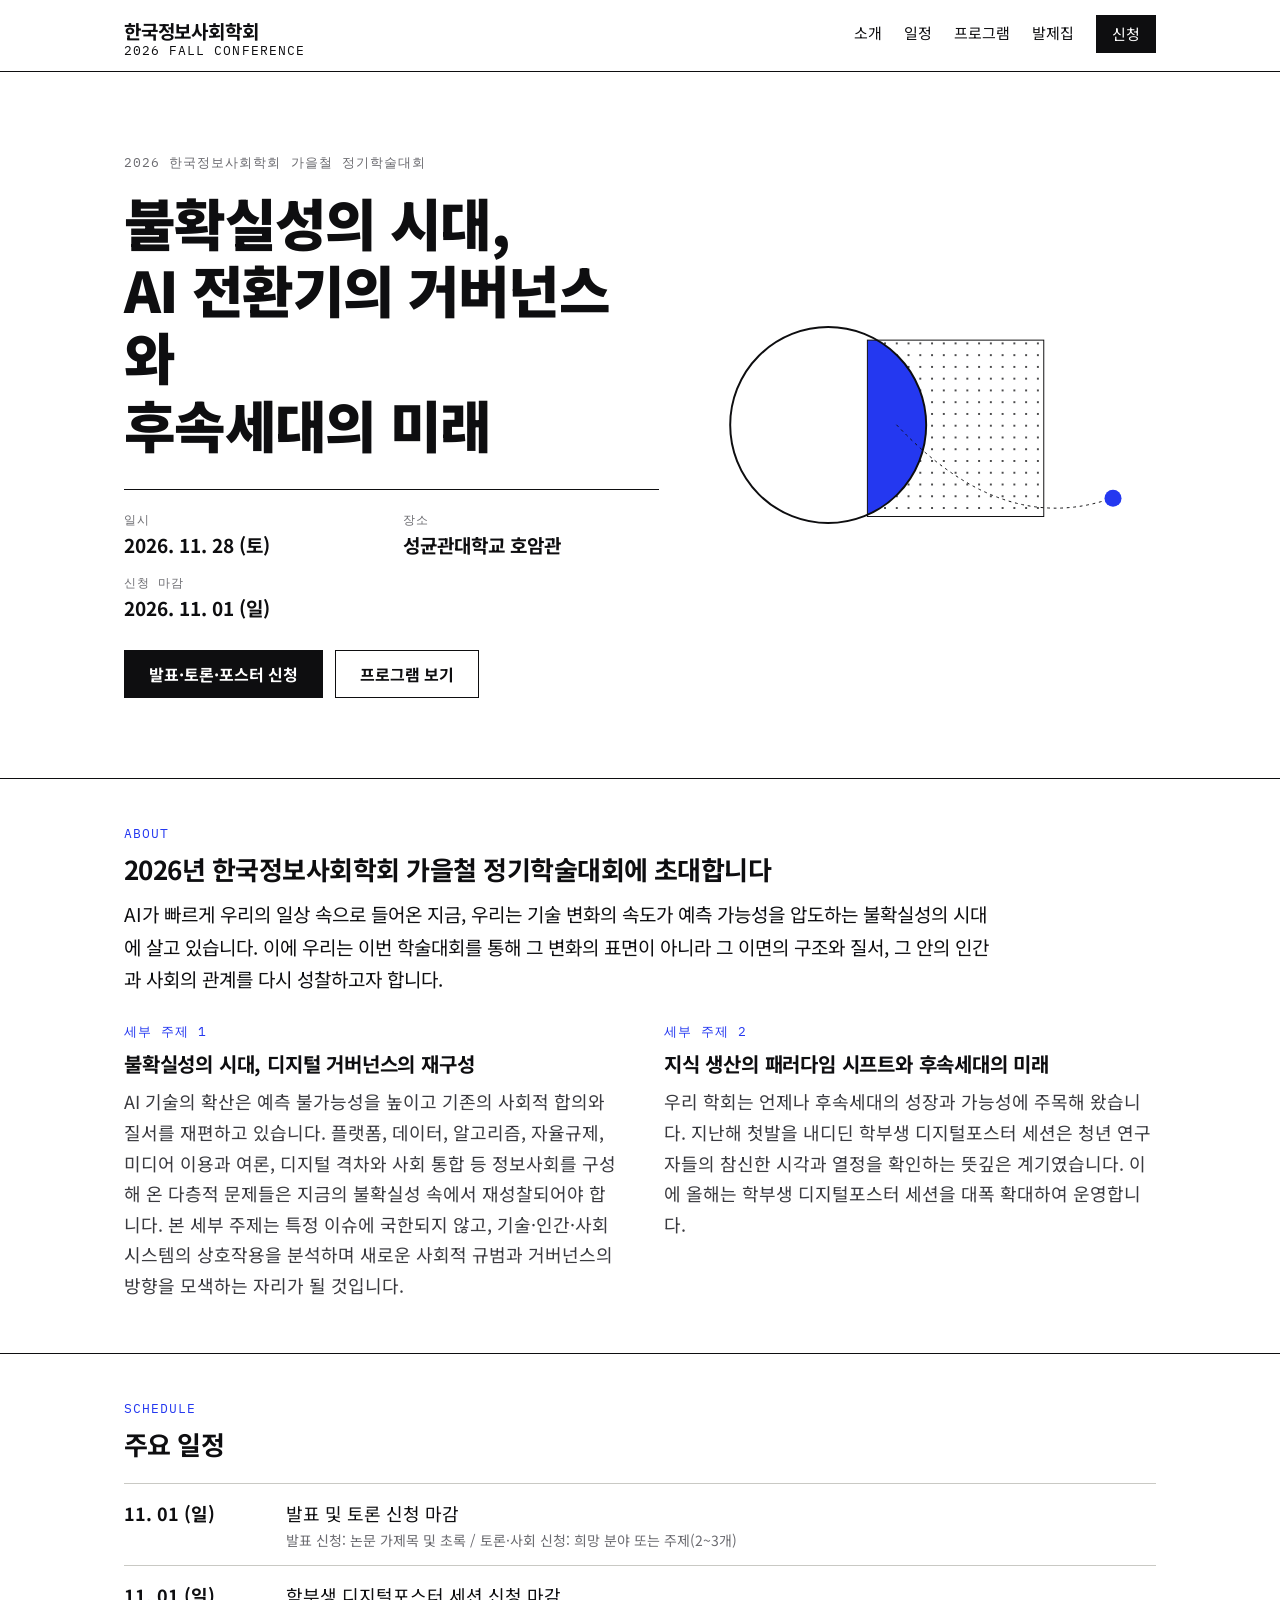
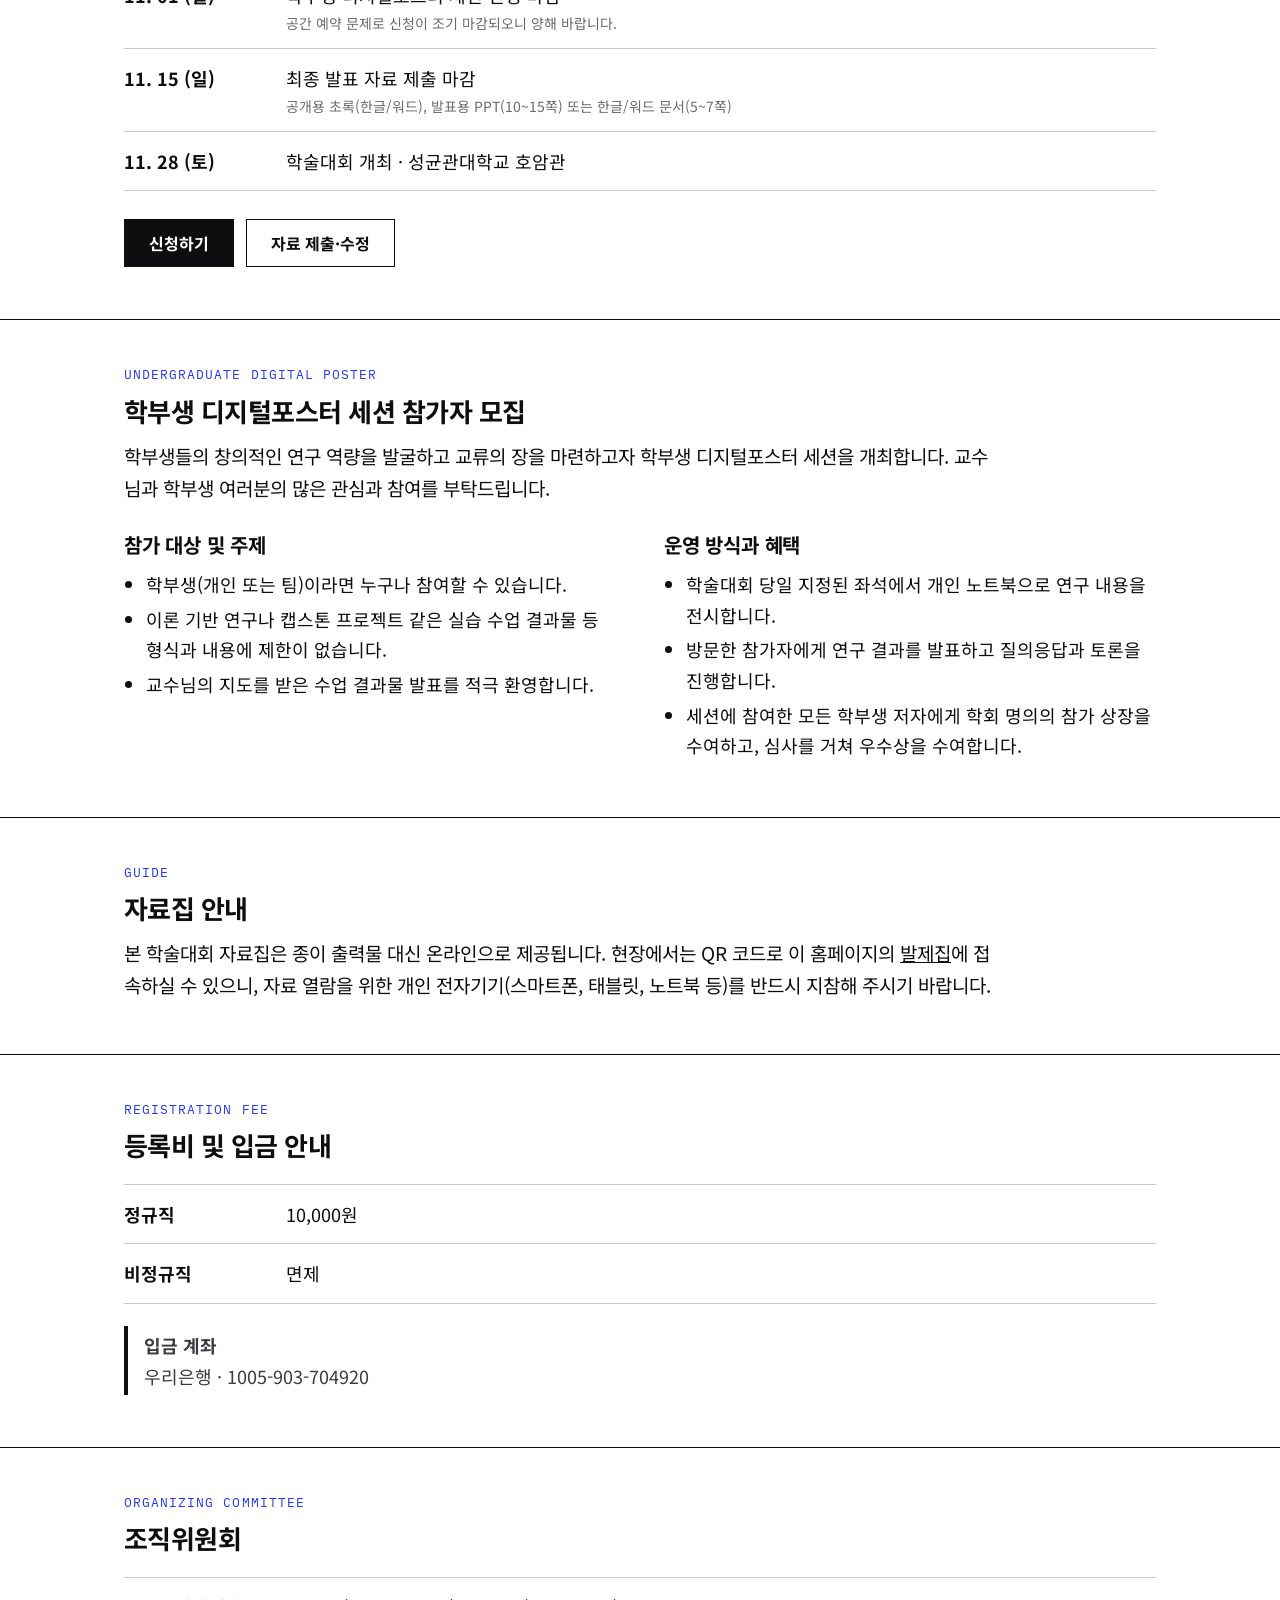
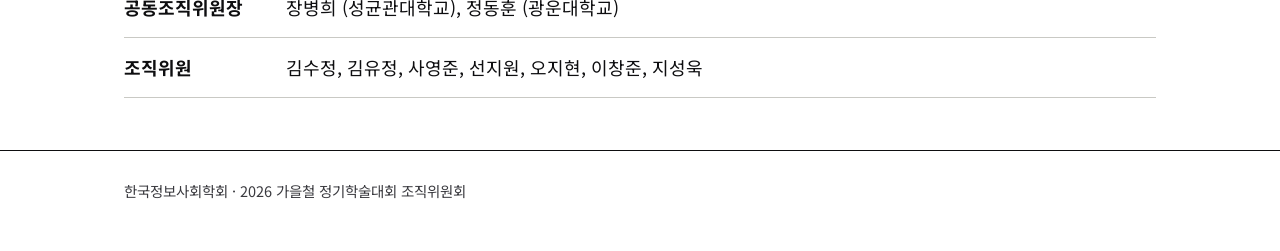
==== index.html @ b84b6d93 "Add registration fee section and bank account Co-Authored-By: Claude Sonnet 5.5 <noreply@anthropic.c" ====
<!doctype html>
<html lang="ko">
<head>
<meta charset="utf-8">
<meta name="viewport" content="width=device-width, initial-scale=1">
<title>2026 한국정보사회학회 가을철 정기학술대회</title>
<meta name="description" content="불확실성의 시대, AI 전환기의 거버넌스와 후속세대의 미래. 2026. 11. 28(토) 성균관대학교 호암관.">
<link rel="preconnect" href="https://fonts.googleapis.com">
<link rel="preconnect" href="https://fonts.gstatic.com" crossorigin>
<link href="https://fonts.googleapis.com/css2?family=Noto+Sans+KR:wght@400;500;700;900&family=IBM+Plex+Mono:wght@400;500&display=swap" rel="stylesheet">
<link rel="stylesheet" href="css/style.css">
</head>
<body>
<a class="skip" href="#main">본문으로 건너뛰기</a>
<header class="site-header">
  <div class="wrap bar">
    <a class="brand" href="index.html"><strong>한국정보사회학회</strong><span class="mono">2026 FALL CONFERENCE</span></a>
    <nav class="nav" aria-label="주요 메뉴">
      <a href="index.html#about">소개</a>
      <a href="index.html#schedule">일정</a>
      <a href="program.html">프로그램</a>
      <a href="proceedings.html">발제집</a>
      <a class="cta" href="apply.html">신청</a>
    </nav>
  </div>
</header>

<main id="main">
  <section class="wrap hero">
    <div>
      <p class="mono eyebrow">2026 한국정보사회학회 가을철 정기학술대회</p>
      <h1>불확실성의 시대,<br>AI 전환기의 거버넌스와<br>후속세대의 미래</h1>
      <dl class="facts">
        <div><dt>일시</dt><dd>2026. 11. 28 (토)</dd></div>
        <div><dt>장소</dt><dd>성균관대학교 호암관</dd></div>
        <div><dt>신청 마감</dt><dd>2026. 11. 01 (일)</dd></div>
      </dl>
      <div class="actions">
        <a class="btn" href="apply.html">발표·토론·포스터 신청</a>
        <a class="btn ghost" href="program.html">프로그램 보기</a>
      </div>
    </div>
    <svg viewBox="0 0 712 340" role="img" aria-labelledby="gt" xmlns="http://www.w3.org/2000/svg">
      <title id="gt">사람을 뜻하는 원과 AI를 뜻하는 점 격자 사각형이 겹쳐진 그림</title>
      <defs>
        <clipPath id="gc"><circle cx="210" cy="170" r="150"/></clipPath>
        <pattern id="gd" width="18" height="18" patternUnits="userSpaceOnUse"><circle cx="9" cy="9" r="1.5" fill="#0e0e10"/></pattern>
      </defs>
      <rect x="270" y="40" width="270" height="270" fill="url(#gd)"/>
      <rect x="270" y="40" width="270" height="270" fill="#2438f0" clip-path="url(#gc)"/>
      <rect x="270" y="40" width="270" height="270" fill="none" stroke="#0e0e10" stroke-width="1.5"/>
      <circle cx="210" cy="170" r="150" fill="none" stroke="#0e0e10" stroke-width="3"/>
      <path d="M 315 170 Q 470 335 632 286" fill="none" stroke="#0e0e10" stroke-width="1.5" stroke-dasharray="3 7" stroke-linecap="round"/>
      <circle cx="646" cy="282" r="13" fill="#2438f0"/>
    </svg>
  </section>

  <section class="block" id="about">
    <div class="wrap">
      <p class="label">ABOUT</p>
      <h2>2026년 한국정보사회학회 가을철 정기학술대회에 초대합니다</h2>
      <p class="lead">AI가 빠르게 우리의 일상 속으로 들어온 지금, 우리는 기술 변화의 속도가 예측 가능성을 압도하는 불확실성의 시대에 살고 있습니다. 이에 우리는 이번 학술대회를 통해 그 변화의 표면이 아니라 그 이면의 구조와 질서, 그 안의 인간과 사회의 관계를 다시 성찰하고자 합니다.</p>
      <div class="cols" id="themes">
        <div>
          <p class="label">세부 주제 1</p>
          <h3>불확실성의 시대, 디지털 거버넌스의 재구성</h3>
          <p>AI 기술의 확산은 예측 불가능성을 높이고 기존의 사회적 합의와 질서를 재편하고 있습니다. 플랫폼, 데이터, 알고리즘, 자율규제, 미디어 이용과 여론, 디지털 격차와 사회 통합 등 정보사회를 구성해 온 다층적 문제들은 지금의 불확실성 속에서 재성찰되어야 합니다. 본 세부 주제는 특정 이슈에 국한되지 않고, 기술·인간·사회 시스템의 상호작용을 분석하며 새로운 사회적 규범과 거버넌스의 방향을 모색하는 자리가 될 것입니다.</p>
        </div>
        <div>
          <p class="label">세부 주제 2</p>
          <h3>지식 생산의 패러다임 시프트와 후속세대의 미래</h3>
          <p>우리 학회는 언제나 후속세대의 성장과 가능성에 주목해 왔습니다. 지난해 첫발을 내디딘 학부생 디지털포스터 세션은 청년 연구자들의 참신한 시각과 열정을 확인하는 뜻깊은 계기였습니다. 이에 올해는 학부생 디지털포스터 세션을 대폭 확대하여 운영합니다.</p>
        </div>
      </div>
    </div>
  </section>

  <section class="block" id="schedule">
    <div class="wrap">
      <p class="label">SCHEDULE</p>
      <h2>주요 일정</h2>
      <table class="plain">
        <tbody>
          <tr><th scope="row">11. 01 (일)</th><td>발표 및 토론 신청 마감<small>발표 신청: 논문 가제목 및 초록 / 토론·사회 신청: 희망 분야 또는 주제(2~3개)</small></td></tr>
          <tr><th scope="row">11. 01 (일)</th><td>학부생 디지털포스터 세션 신청 마감<small>공간 예약 문제로 신청이 조기 마감되오니 양해 바랍니다.</small></td></tr>
          <tr><th scope="row">11. 15 (일)</th><td>최종 발표 자료 제출 마감<small>공개용 초록(한글/워드), 발표용 PPT(10~15쪽) 또는 한글/워드 문서(5~7쪽)</small></td></tr>
          <tr><th scope="row">11. 28 (토)</th><td>학술대회 개최 · 성균관대학교 호암관</td></tr>
        </tbody>
      </table>
      <div class="actions"><a class="btn" href="apply.html">신청하기</a><a class="btn ghost" href="apply.html#final">자료 제출·수정</a></div>
    </div>
  </section>

  <section class="block" id="undergrad">
    <div class="wrap">
      <p class="label">UNDERGRADUATE DIGITAL POSTER</p>
      <h2>학부생 디지털포스터 세션 참가자 모집</h2>
      <p class="lead">학부생들의 창의적인 연구 역량을 발굴하고 교류의 장을 마련하고자 학부생 디지털포스터 세션을 개최합니다. 교수님과 학부생 여러분의 많은 관심과 참여를 부탁드립니다.</p>
      <div class="cols">
        <div>
          <h3>참가 대상 및 주제</h3>
          <ul class="clean">
            <li>학부생(개인 또는 팀)이라면 누구나 참여할 수 있습니다.</li>
            <li>이론 기반 연구나 캡스톤 프로젝트 같은 실습 수업 결과물 등 형식과 내용에 제한이 없습니다.</li>
            <li>교수님의 지도를 받은 수업 결과물 발표를 적극 환영합니다.</li>
          </ul>
        </div>
        <div>
          <h3>운영 방식과 혜택</h3>
          <ul class="clean">
            <li>학술대회 당일 지정된 좌석에서 개인 노트북으로 연구 내용을 전시합니다.</li>
            <li>방문한 참가자에게 연구 결과를 발표하고 질의응답과 토론을 진행합니다.</li>
            <li>세션에 참여한 모든 학부생 저자에게 학회 명의의 참가 상장을 수여하고, 심사를 거쳐 우수상을 수여합니다.</li>
          </ul>
        </div>
      </div>
    </div>
  </section>

  <section class="block" id="guide">
    <div class="wrap">
      <p class="label">GUIDE</p>
      <h2>자료집 안내</h2>
      <p class="lead">본 학술대회 자료집은 종이 출력물 대신 온라인으로 제공됩니다. 현장에서는 QR 코드로 이 홈페이지의 <a href="proceedings.html">발제집</a>에 접속하실 수 있으니, 자료 열람을 위한 개인 전자기기(스마트폰, 태블릿, 노트북 등)를 반드시 지참해 주시기 바랍니다.</p>
    </div>
  </section>

  <section class="block" id="fee">
    <div class="wrap">
      <p class="label">REGISTRATION FEE</p>
      <h2>등록비 및 입금 안내</h2>
      <table class="plain">
        <tbody>
          <tr><th scope="row">정규직</th><td>10,000원</td></tr>
          <tr><th scope="row">비정규직</th><td>면제</td></tr>
        </tbody>
      </table>
      <div class="note" id="account" hidden>
        <strong>입금 계좌</strong><br>
        <span id="account-text"></span>
      </div>
    </div>
  </section>

  <section class="block" id="committee">
    <div class="wrap">
      <p class="label">ORGANIZING COMMITTEE</p>
      <h2>조직위원회</h2>
      <table class="plain">
        <tbody>
          <tr><th scope="row">공동조직위원장</th><td>장병희 (성균관대학교), 정동훈 (광운대학교)</td></tr>
          <tr><th scope="row">조직위원</th><td>김수정, 김유정, 사영준, 선지원, 오지현, 이창준, 지성욱</td></tr>
        </tbody>
      </table>
    </div>
  </section>
</main>

<footer>
  <div class="wrap">
    <span>한국정보사회학회 · 2026 가을철 정기학술대회 조직위원회</span>
    <span id="contact"></span>
  </div>
</footer>
<script src="js/config.js"></script>
<script src="js/app.js"></script>
</body>
</html>
---- css/style.css ----
:root {
  --ink: #0e0e10;
  --sub: #3a3a3f;
  --muted: #6b6b70;
  --line: #c9c9c4;
  --bg: #ffffff;
  --accent: #2438f0;
  --accent-ink: #ffffff;
  --err: #b3261e;
  --ok: #0b6b3a;
  --maxw: 1080px;
  --sans: "Noto Sans KR", "Malgun Gothic", "Apple SD Gothic Neo", system-ui, sans-serif;
  --mono: "IBM Plex Mono", ui-monospace, "SFMono-Regular", Menlo, Consolas, monospace;
}
* { box-sizing: border-box; }
html { scroll-behavior: smooth; }
body { margin: 0; background: var(--bg); color: var(--ink); font-family: var(--sans); font-size: 17px; line-height: 1.7; -webkit-text-size-adjust: 100%; }
a { color: inherit; }
a:hover { color: var(--accent); }
:focus-visible { outline: 3px solid var(--accent); outline-offset: 3px; }
.wrap { width: 100%; max-width: var(--maxw); margin: 0 auto; padding: 0 24px; }
.mono { font-family: var(--mono); letter-spacing: 0.08em; font-size: 13px; }
.muted { color: var(--muted); }
.skip { position: absolute; left: -9999px; }
.skip:focus { left: 12px; top: 12px; background: var(--ink); color: #fff; padding: 8px 12px; z-index: 10; }

/* header */
.site-header { border-bottom: 1.5px solid var(--ink); background: var(--bg); position: sticky; top: 0; z-index: 5; }
.bar { display: flex; flex-wrap: wrap; align-items: baseline; justify-content: space-between; gap: 6px 24px; padding-top: 14px; padding-bottom: 12px; }
.brand { text-decoration: none; display: flex; flex-direction: column; line-height: 1.25; }
.brand strong { font-size: 19px; font-weight: 700; letter-spacing: -0.01em; }
.nav { display: flex; flex-wrap: wrap; gap: 4px 22px; align-items: center; font-size: 15px; }
.nav a { text-decoration: none; padding: 6px 0; border-bottom: 2px solid transparent; }
.nav a:hover, .nav a[aria-current="page"] { border-bottom-color: var(--ink); color: var(--ink); }
.nav a.cta { background: var(--ink); color: #fff; padding: 6px 16px; border-bottom: 0; }
.nav a.cta:hover { background: var(--accent); color: #fff; }

/* hero */
.hero { display: grid; grid-template-columns: 1fr; gap: 32px; padding-top: 56px; padding-bottom: 56px; align-items: center; }
.eyebrow { margin: 0 0 14px; color: var(--muted); }
h1 { margin: 0; font-weight: 900; letter-spacing: -0.03em; line-height: 1.2; font-size: clamp(32px, 6.2vw, 56px); }
.hero svg { width: 100%; max-width: 520px; height: auto; justify-self: center; }
.facts { margin: 32px 0 0; padding-top: 20px; border-top: 1px solid var(--ink); display: grid; grid-template-columns: repeat(auto-fit, minmax(190px, 1fr)); gap: 14px 24px; }
.facts dt { font-family: var(--mono); font-size: 12px; letter-spacing: 0.08em; color: var(--muted); }
.facts dd { margin: 2px 0 0; font-weight: 700; font-size: 19px; line-height: 1.4; }
.actions { margin-top: 28px; display: flex; flex-wrap: wrap; gap: 12px; }
.btn { display: inline-block; background: var(--ink); color: #fff; text-decoration: none; padding: 12px 24px; font-size: 16px; font-weight: 700; border: 1.5px solid var(--ink); cursor: pointer; font-family: inherit; line-height: 1.4; }
.btn:hover { background: var(--accent); border-color: var(--accent); color: #fff; }
.btn.ghost { background: transparent; color: var(--ink); }
.btn.ghost:hover { background: var(--ink); border-color: var(--ink); color: #fff; }
.btn[disabled] { opacity: 0.5; cursor: wait; }

/* sections */
section.block { border-top: 1.5px solid var(--ink); padding: 44px 0 52px; }
.block h2 { margin: 0 0 6px; font-size: 26px; letter-spacing: -0.02em; line-height: 1.35; }
.block .label { color: var(--accent); font-family: var(--mono); font-size: 13px; letter-spacing: 0.08em; margin: 0 0 6px; }
.lead { font-size: 19px; max-width: 46em; margin: 12px 0 0; }
.cols { display: grid; grid-template-columns: 1fr; gap: 28px 48px; margin-top: 26px; }
.cols h3 { margin: 0 0 4px; font-size: 20px; line-height: 1.45; letter-spacing: -0.01em; }
.cols p { margin: 8px 0 0; color: var(--sub); }
table.plain { width: 100%; border-collapse: collapse; margin-top: 22px; }
.plain th, .plain td { text-align: left; vertical-align: top; padding: 14px 12px 14px 0; border-top: 1px solid var(--line); }
.plain tr:last-child th, .plain tr:last-child td { border-bottom: 1px solid var(--line); }
.plain th { width: 9em; font-weight: 700; white-space: nowrap; }
.plain small { display: block; color: var(--muted); font-size: 14px; line-height: 1.5; margin-top: 2px; }
.note { border-left: 4px solid var(--ink); padding: 4px 0 4px 16px; margin: 22px 0 0; color: var(--sub); }
ul.clean { margin: 10px 0 0; padding-left: 1.2em; }
ul.clean li { margin: 4px 0; }

/* forms */
.tabs { display: flex; flex-wrap: wrap; gap: 4px 24px; border-bottom: 1.5px solid var(--ink); margin: 28px 0 0; }
.tabs button { background: none; border: 0; border-bottom: 4px solid transparent; font: inherit; font-weight: 700; padding: 10px 0; cursor: pointer; color: var(--muted); }
.tabs button[aria-selected="true"] { color: var(--ink); border-bottom-color: var(--accent); }
.panel[hidden] { display: none; }
form { max-width: 720px; margin-top: 28px; }
fieldset { border: 0; padding: 0; margin: 0 0 28px; }
legend { padding: 0; font-weight: 700; margin-bottom: 8px; }
.field { margin: 0 0 18px; }
.field label, .field .lab { display: block; font-weight: 700; font-size: 15px; margin-bottom: 4px; }
.req::after { content: " *"; color: var(--accent); }
.hint { color: var(--muted); font-size: 14px; line-height: 1.5; margin: 2px 0 6px; }
input[type=text], input[type=email], input[type=tel], textarea, select { width: 100%; font: inherit; color: var(--ink); background: #fff; border: 1.5px solid var(--ink); border-radius: 0; padding: 10px 12px; }
textarea { min-height: 220px; resize: vertical; line-height: 1.6; }
input[type=file] { font: inherit; max-width: 100%; }
.row2 { display: grid; grid-template-columns: 1fr; gap: 0 20px; }
.choices label { display: flex; gap: 10px; align-items: flex-start; font-weight: 400; margin: 8px 0; cursor: pointer; font-size: 16px; }
.choices input { margin-top: 6px; accent-color: var(--accent); width: 18px; height: 18px; flex: none; }
.kinds { display: grid; grid-template-columns: 1fr; gap: 8px; }
.kinds label { border: 1.5px solid var(--ink); padding: 10px 14px; margin: 0; font-weight: 700; display: flex; align-items: center; gap: 10px; }
.kinds label:has(input:checked) { background: var(--ink); color: #fff; }
.count { text-align: right; font-size: 13px; color: var(--muted); }
.hp { position: absolute; left: -9999px; width: 1px; height: 1px; overflow: hidden; }
.msg { margin-top: 18px; padding: 14px 16px; border: 1.5px solid var(--ink); }
.msg[hidden] { display: none; }
.msg.err { border-color: var(--err); color: var(--err); }
.msg.ok { border-color: var(--ok); }
.msg .big { display: block; font-family: var(--mono); font-size: 26px; font-weight: 500; letter-spacing: 0.04em; margin: 6px 0; color: var(--ink); }
.privacy { background: #f5f5f3; padding: 14px 16px; font-size: 14.5px; line-height: 1.65; color: var(--sub); margin: 0 0 12px; }

/* list (program / proceedings) */
.search { max-width: 420px; margin-top: 24px; }
.item { border-top: 1px solid var(--line); padding: 16px 0; }
.item:last-child { border-bottom: 1px solid var(--line); }
.item .meta { font-family: var(--mono); font-size: 12.5px; letter-spacing: 0.06em; color: var(--muted); }
.item h3 { margin: 2px 0 2px; font-size: 19px; line-height: 1.5; }
.item .who { color: var(--sub); font-size: 15px; }
details { margin-top: 8px; }
summary { cursor: pointer; font-weight: 700; font-size: 15px; color: var(--accent); }
details p { white-space: pre-wrap; margin: 10px 0 0; color: var(--sub); font-size: 16px; }
.session-h { margin: 36px 0 4px; font-size: 20px; }
.empty { color: var(--muted); padding: 28px 0; }
.viewer { width: 100%; height: 78vh; border: 1.5px solid var(--ink); margin-top: 20px; }

footer { border-top: 1.5px solid var(--ink); padding: 28px 0 48px; font-size: 14.5px; color: var(--sub); }
footer .wrap { display: flex; flex-wrap: wrap; justify-content: space-between; gap: 8px 32px; }

@media (min-width: 760px) {
  body { font-size: 18px; }
  .hero { grid-template-columns: 1.15fr 1fr; padding-top: 80px; padding-bottom: 80px; }
  .cols { grid-template-columns: 1fr 1fr; }
  .row2 { grid-template-columns: 1fr 1fr; }
  .kinds { grid-template-columns: repeat(3, 1fr); }
}
@media (prefers-reduced-motion: reduce) { html { scroll-behavior: auto; } }
@media print { .site-header, .actions, footer { display: none; } }
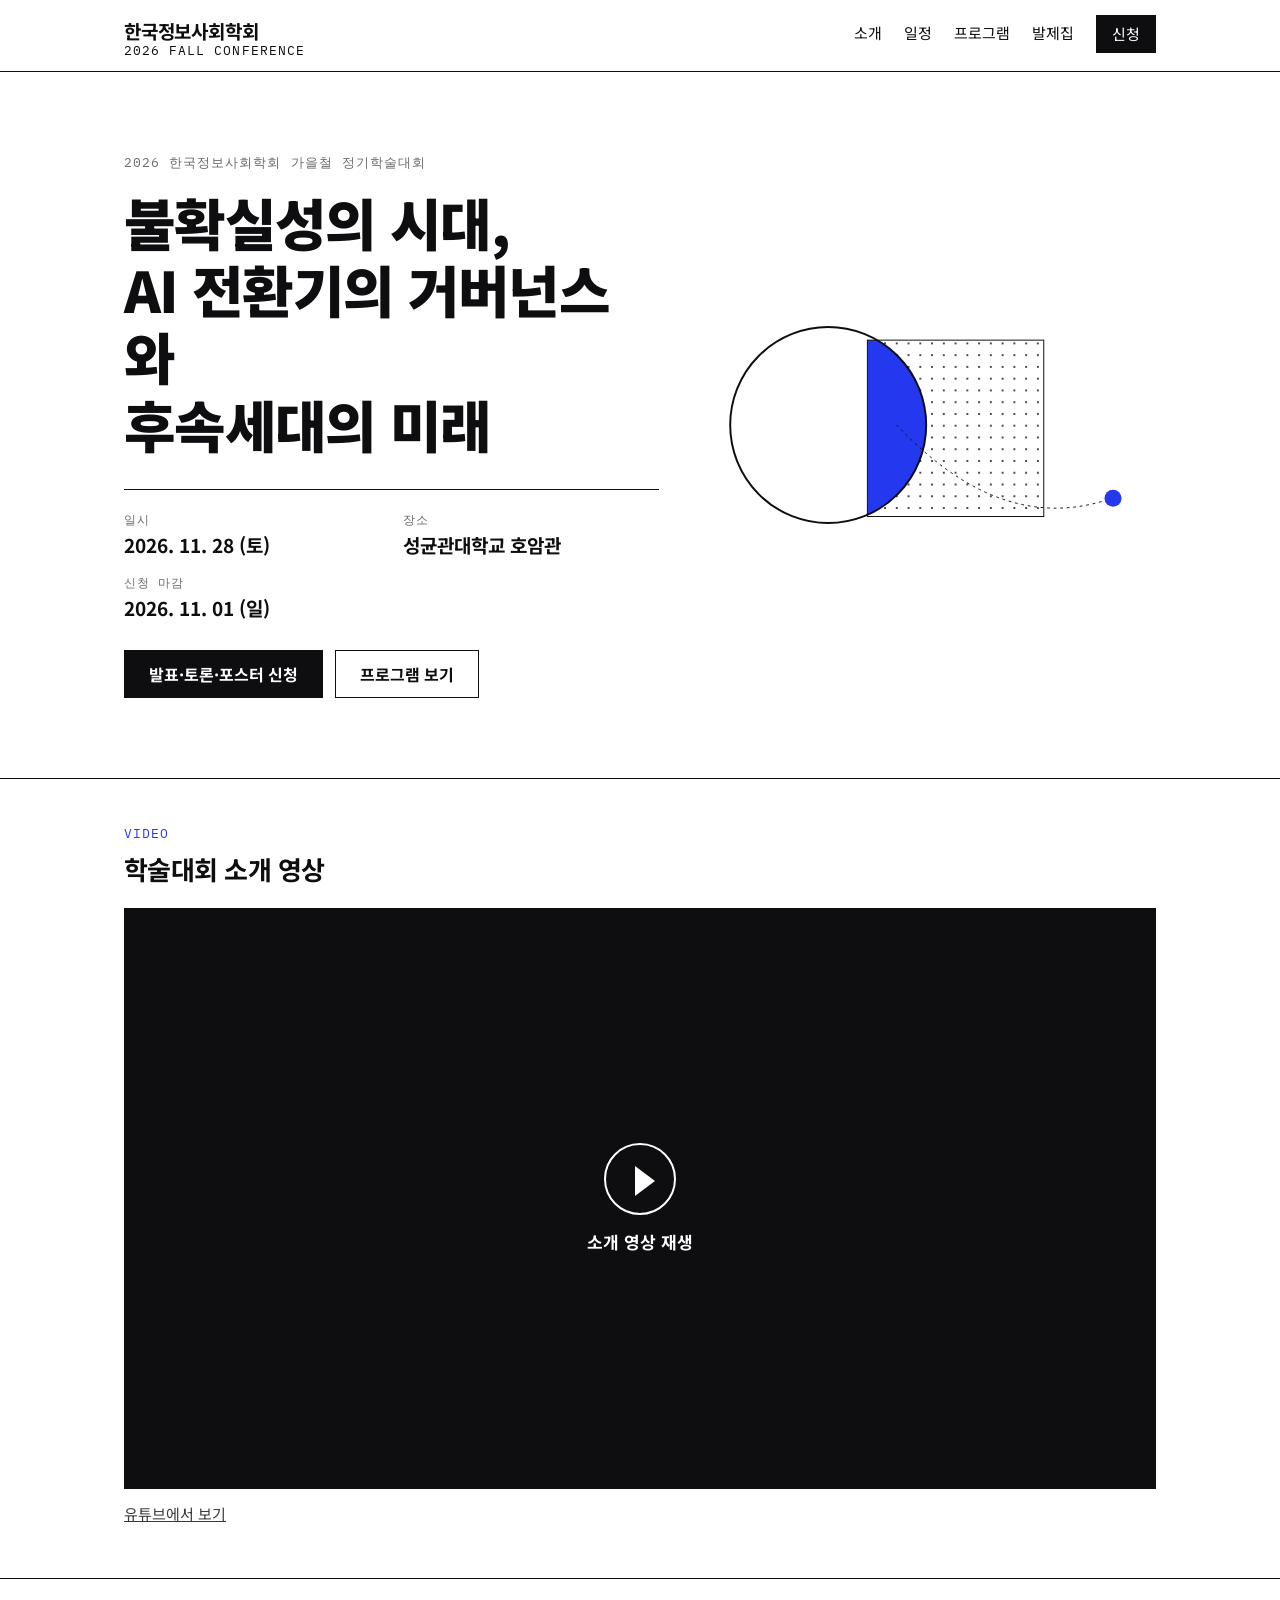
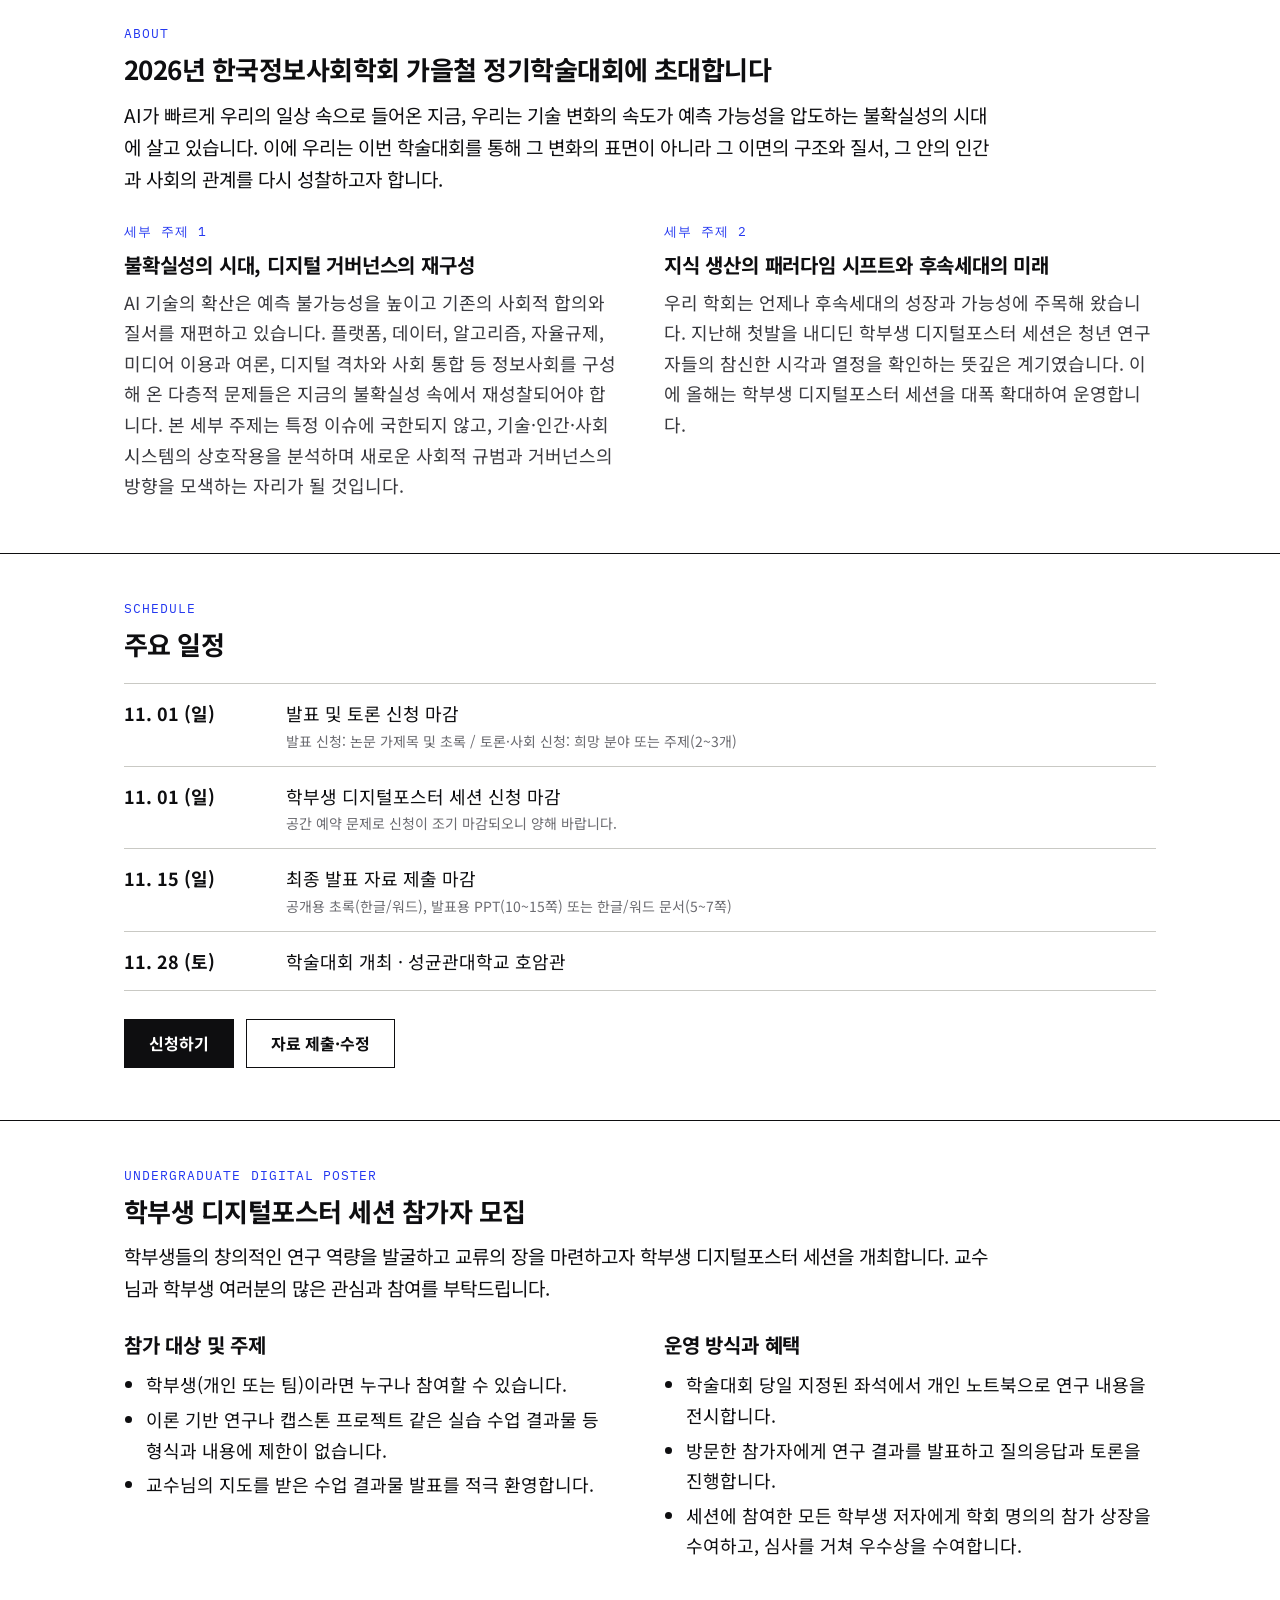
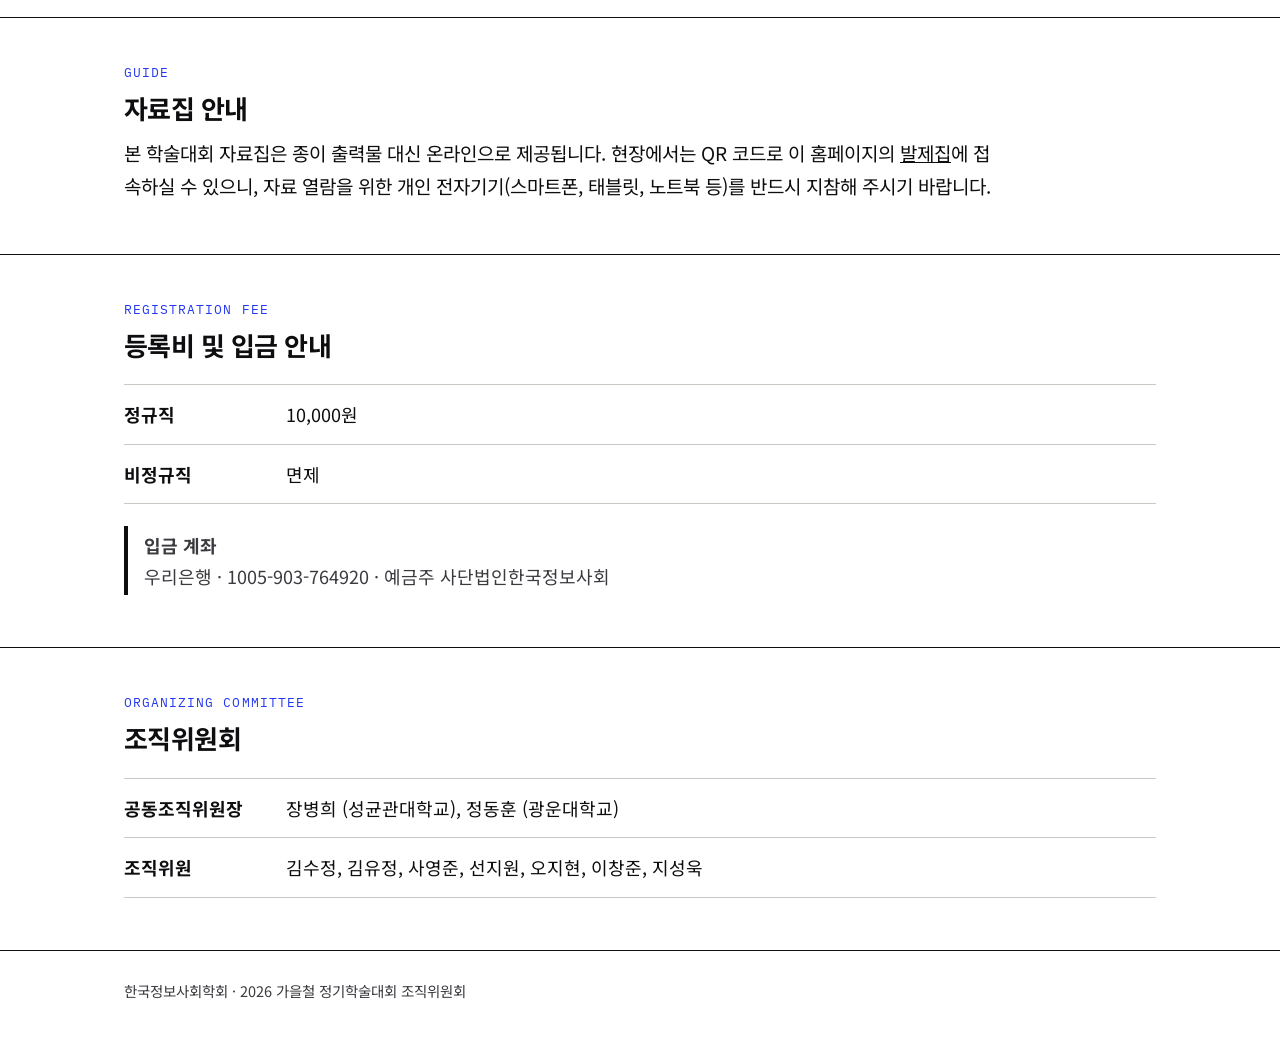
==== commit 162cf6ad: "Add intro video section, fix bank account Co-Authored-By: Claude Sonnet 5.5 <noreply@anthropic.com> " ====
--- a/index.html
+++ b/index.html
@@ -53,6 +53,20 @@
       <path d="M 315 170 Q 470 335 632 286" fill="none" stroke="#0e0e10" stroke-width="1.5" stroke-dasharray="3 7" stroke-linecap="round"/>
       <circle cx="646" cy="282" r="13" fill="#2438f0"/>
     </svg>
+  </section>
+
+  <section class="block" id="video">
+    <div class="wrap">
+      <p class="label">VIDEO</p>
+      <h2>학술대회 소개 영상</h2>
+      <div class="video" id="video-box" hidden>
+        <button type="button" class="video-play" id="video-play" aria-label="소개 영상 재생">
+          <span class="video-icon" aria-hidden="true"></span>
+          <span class="video-text">소개 영상 재생</span>
+        </button>
+      </div>
+      <p class="video-alt"><a id="video-link" href="#" target="_blank" rel="noopener">유튜브에서 보기</a></p>
+    </div>
   </section>
 
   <section class="block" id="about">
--- a/css/style.css
+++ b/css/style.css
@@ -123,3 +123,12 @@
 }
 @media (prefers-reduced-motion: reduce) { html { scroll-behavior: auto; } }
 @media print { .site-header, .actions, footer { display: none; } }
+
+/* 소개 영상 */
+.video { position: relative; aspect-ratio: 16 / 9; width: 100%; margin-top: 22px; background: var(--ink); border: 1.5px solid var(--ink); }
+.video iframe { position: absolute; inset: 0; width: 100%; height: 100%; border: 0; }
+.video-play { position: absolute; inset: 0; width: 100%; height: 100%; display: flex; flex-direction: column; align-items: center; justify-content: center; gap: 14px; background: transparent; border: 0; color: #fff; cursor: pointer; font-family: inherit; font-size: 17px; font-weight: 700; }
+.video-play:hover .video-icon { background: var(--accent); border-color: var(--accent); }
+.video-icon { width: 72px; height: 72px; border-radius: 50%; border: 2px solid #fff; position: relative; }
+.video-icon::after { content: ""; position: absolute; left: 29px; top: 21px; border-left: 20px solid #fff; border-top: 15px solid transparent; border-bottom: 15px solid transparent; }
+.video-alt { margin: 12px 0 0; font-size: 15px; color: var(--sub); }
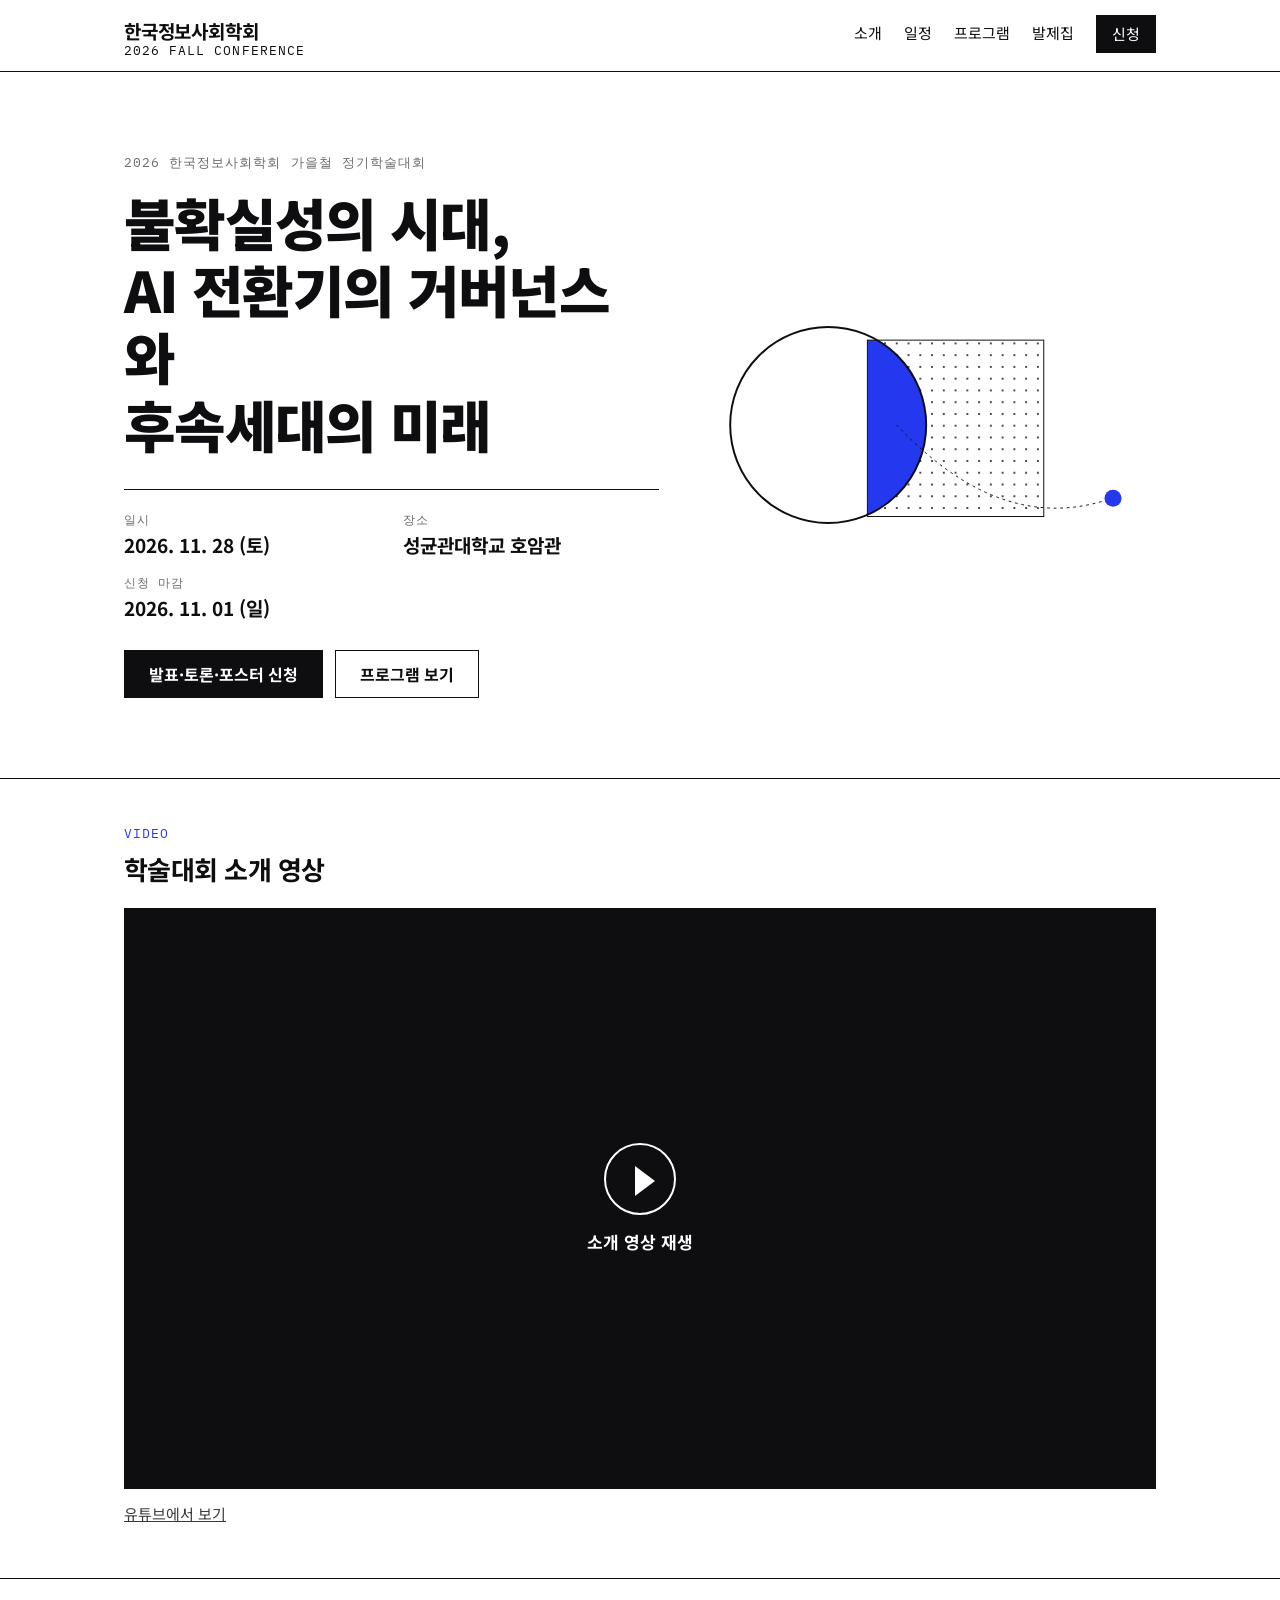
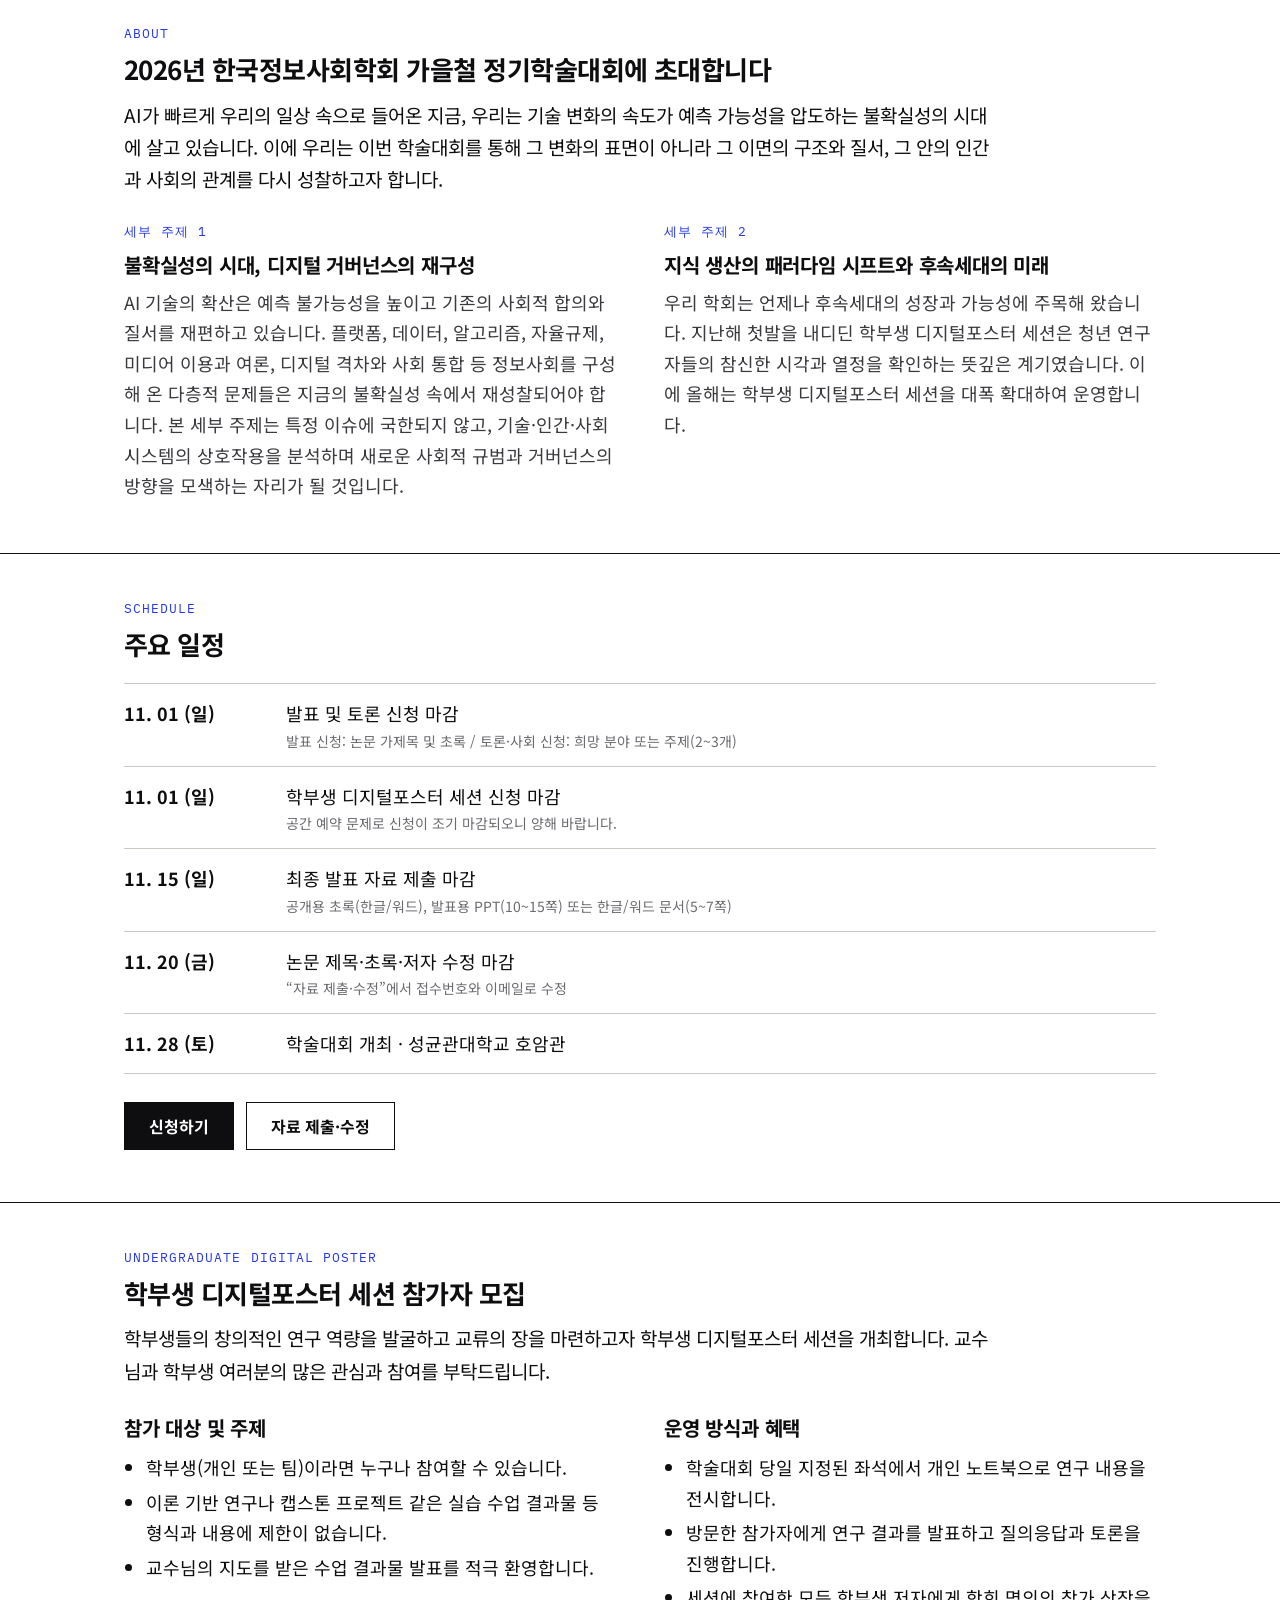
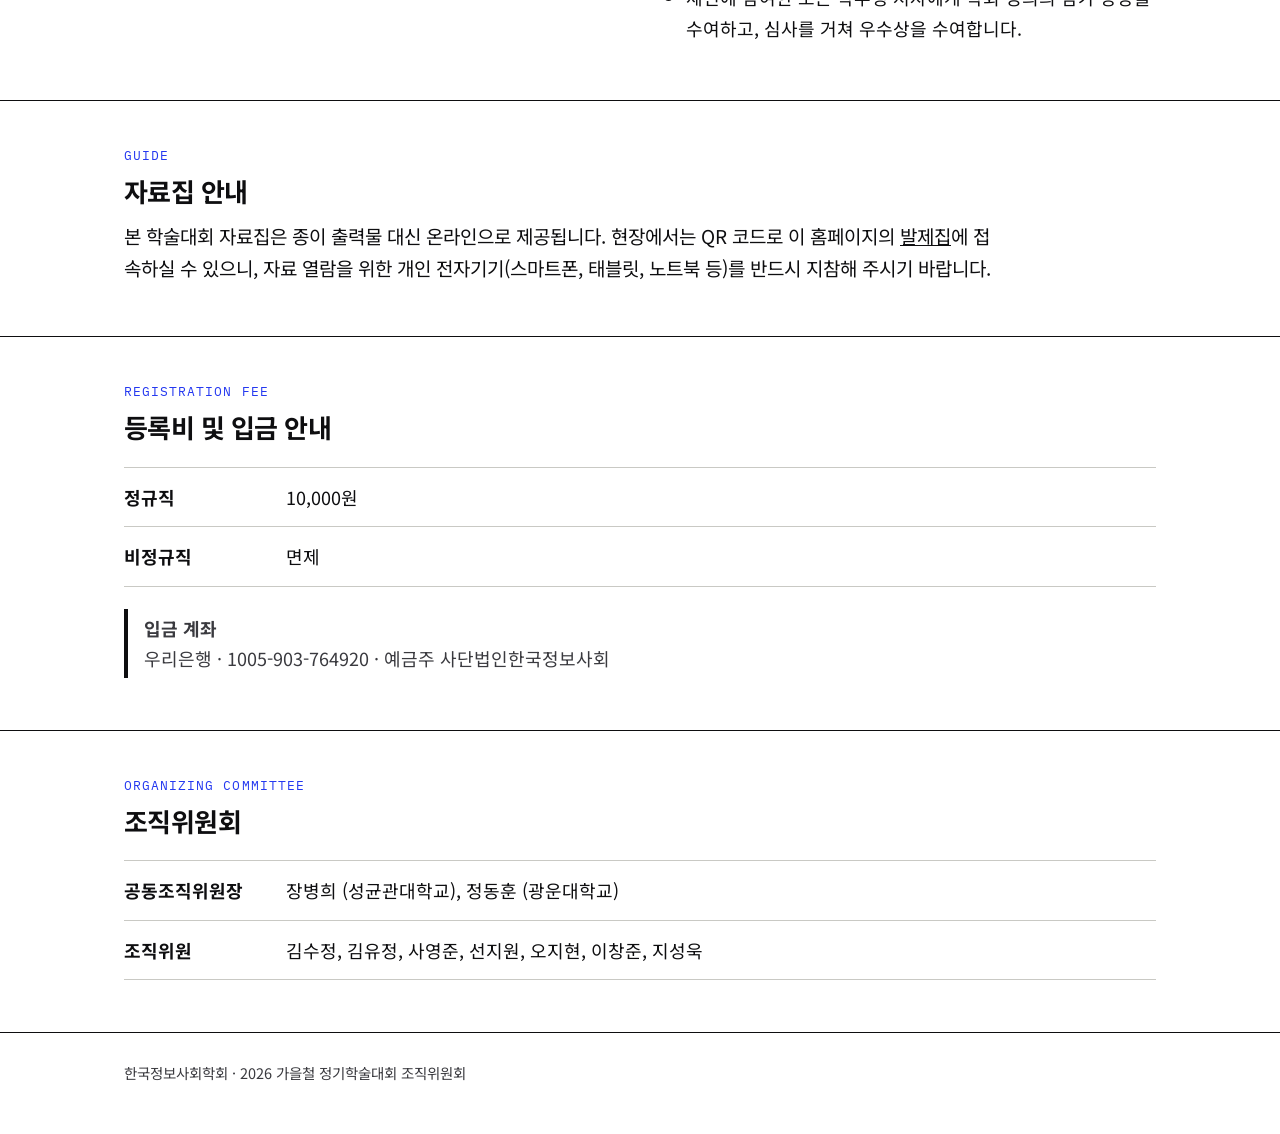
==== commit 39b1b981: "v3 공개 전 검증 보완: 확인 메일 마감 문구, 가나다순 정렬 키, 파일 마감 후 입력 비활성 - 신청 확인 메일: 파일 11/15, 제목·초록·저자 수정 11/20을 구분해 안" ====
--- a/index.html
+++ b/index.html
@@ -98,6 +98,7 @@
           <tr><th scope="row">11. 01 (일)</th><td>발표 및 토론 신청 마감<small>발표 신청: 논문 가제목 및 초록 / 토론·사회 신청: 희망 분야 또는 주제(2~3개)</small></td></tr>
           <tr><th scope="row">11. 01 (일)</th><td>학부생 디지털포스터 세션 신청 마감<small>공간 예약 문제로 신청이 조기 마감되오니 양해 바랍니다.</small></td></tr>
           <tr><th scope="row">11. 15 (일)</th><td>최종 발표 자료 제출 마감<small>공개용 초록(한글/워드), 발표용 PPT(10~15쪽) 또는 한글/워드 문서(5~7쪽)</small></td></tr>
+          <tr><th scope="row">11. 20 (금)</th><td>논문 제목·초록·저자 수정 마감<small>“자료 제출·수정”에서 접수번호와 이메일로 수정</small></td></tr>
           <tr><th scope="row">11. 28 (토)</th><td>학술대회 개최 · 성균관대학교 호암관</td></tr>
         </tbody>
       </table>
--- a/css/style.css
+++ b/css/style.css
@@ -132,3 +132,11 @@
 .video-icon { width: 72px; height: 72px; border-radius: 50%; border: 2px solid #fff; position: relative; }
 .video-icon::after { content: ""; position: absolute; left: 29px; top: 21px; border-left: 20px solid #fff; border-top: 15px solid transparent; border-bottom: 15px solid transparent; }
 .video-alt { margin: 12px 0 0; font-size: 15px; color: var(--sub); }
+
+/* 공동저자 입력 */
+.co-row { display: grid; grid-template-columns: 1fr 1.4fr 7.5em auto; gap: 8px; margin: 0 0 8px; }
+.co-row input { min-width: 0; }
+.btn.small { padding: 6px 14px; font-size: 14px; }
+@media (max-width: 560px) { .co-row { grid-template-columns: 1fr 1fr; } .co-row .btn { grid-column: 1 / -1; } .co-row input:nth-child(2) { grid-column: 1 / -1; } }
+.check { display: flex; gap: 8px; align-items: flex-start; margin: 12px 0 4px; font-weight: 600; }
+.check input { margin-top: 5px; flex: none; }
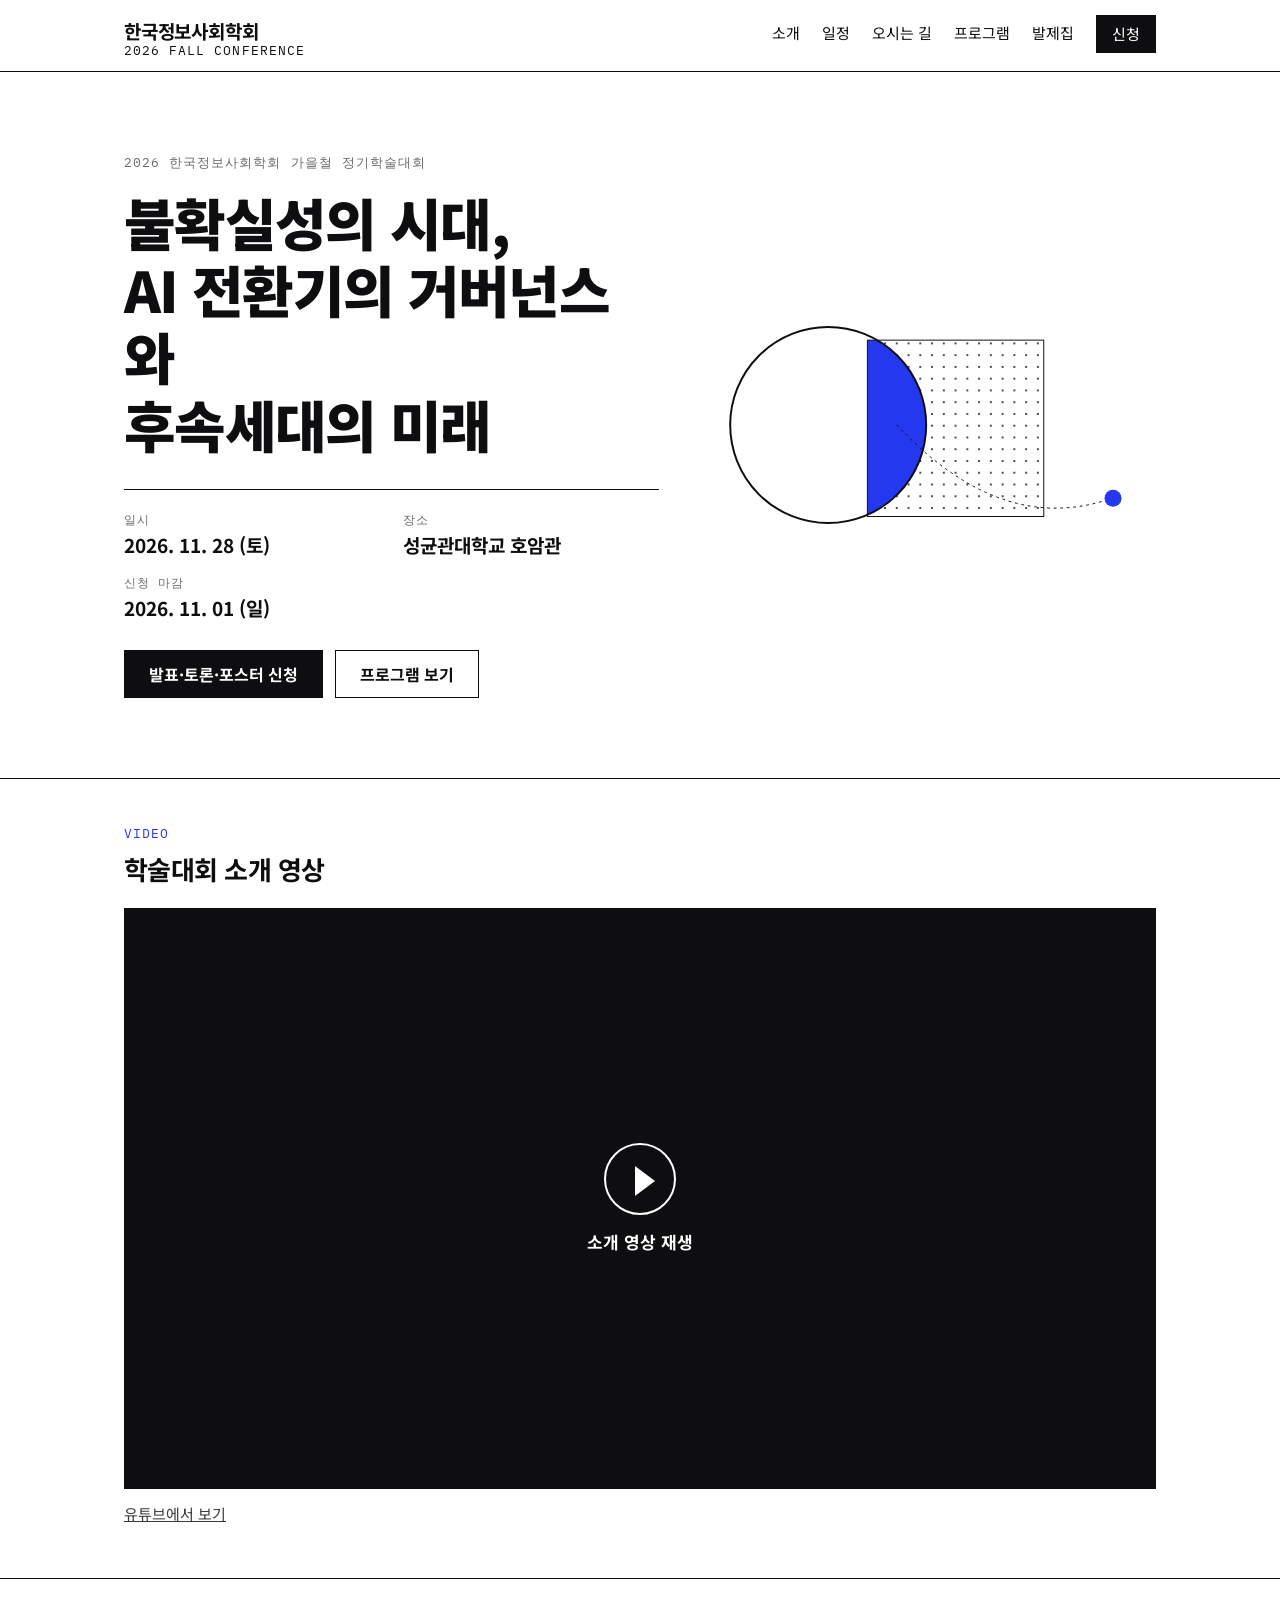
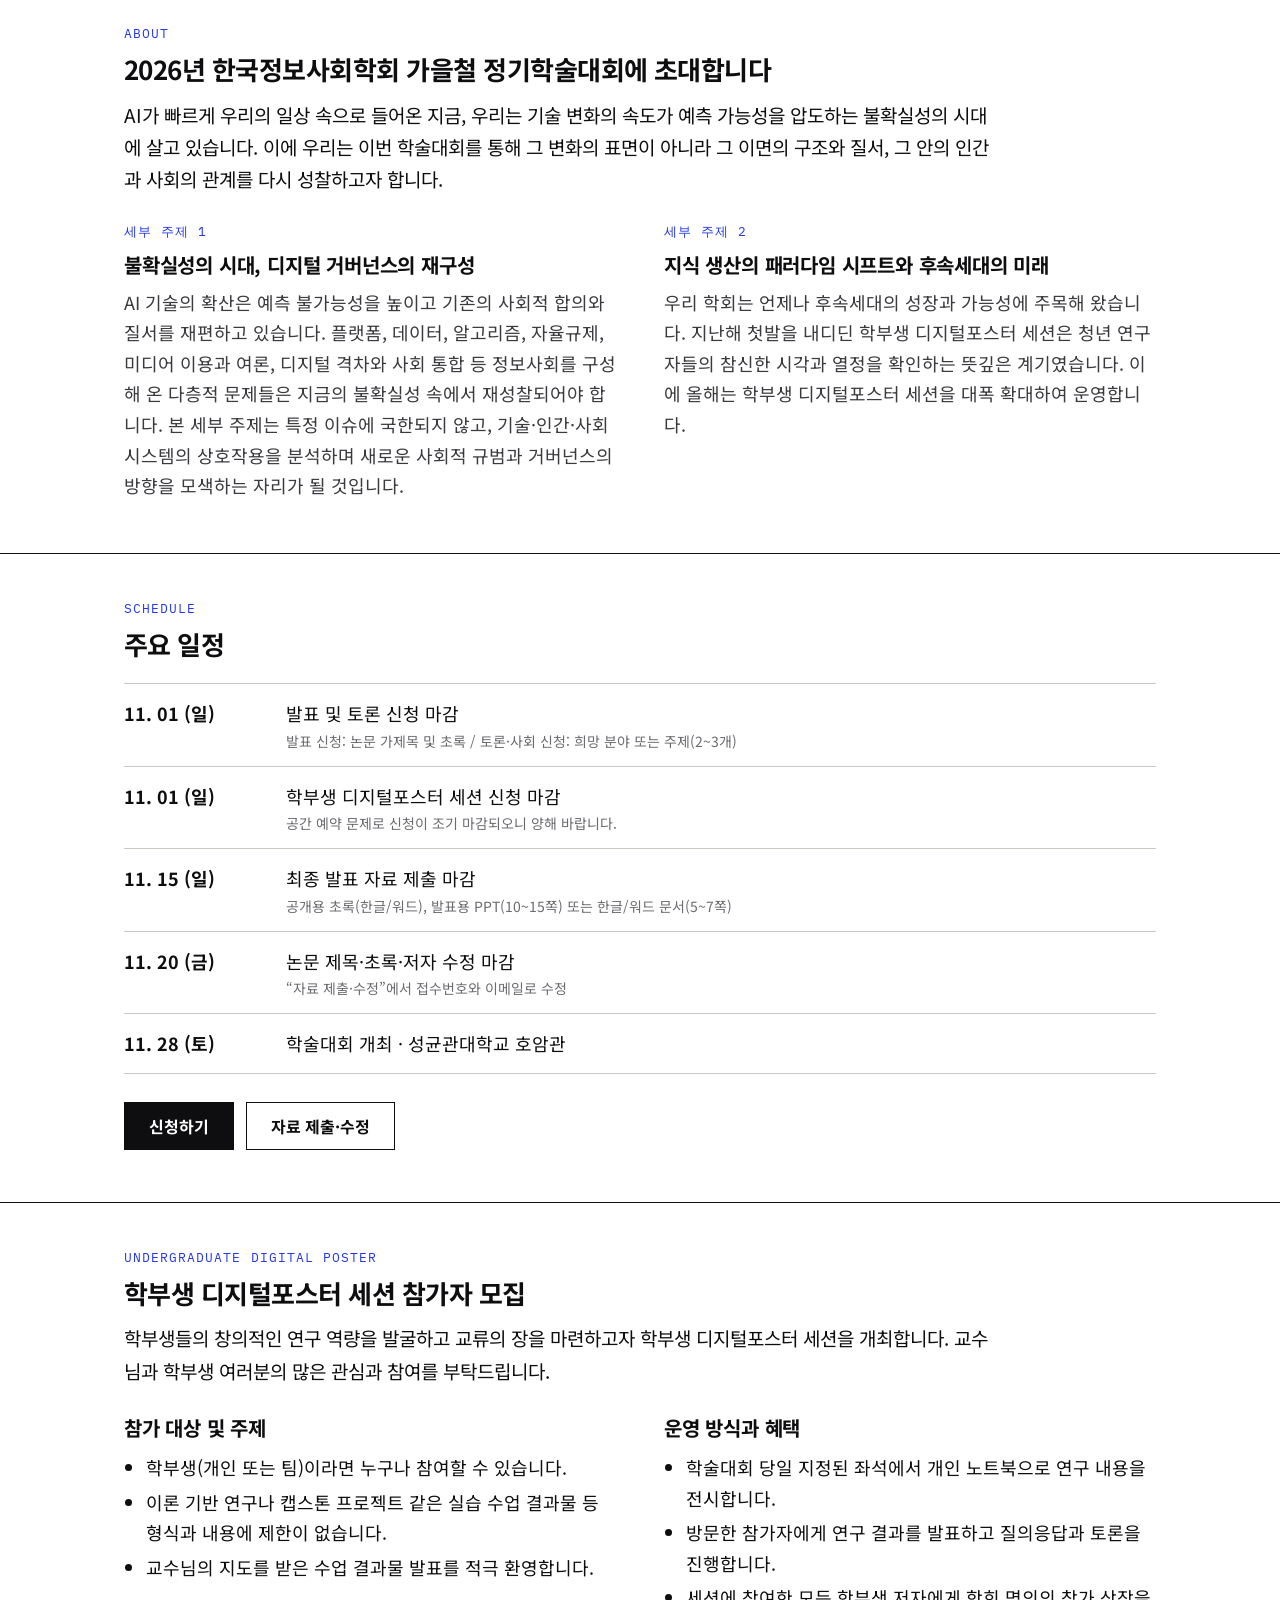
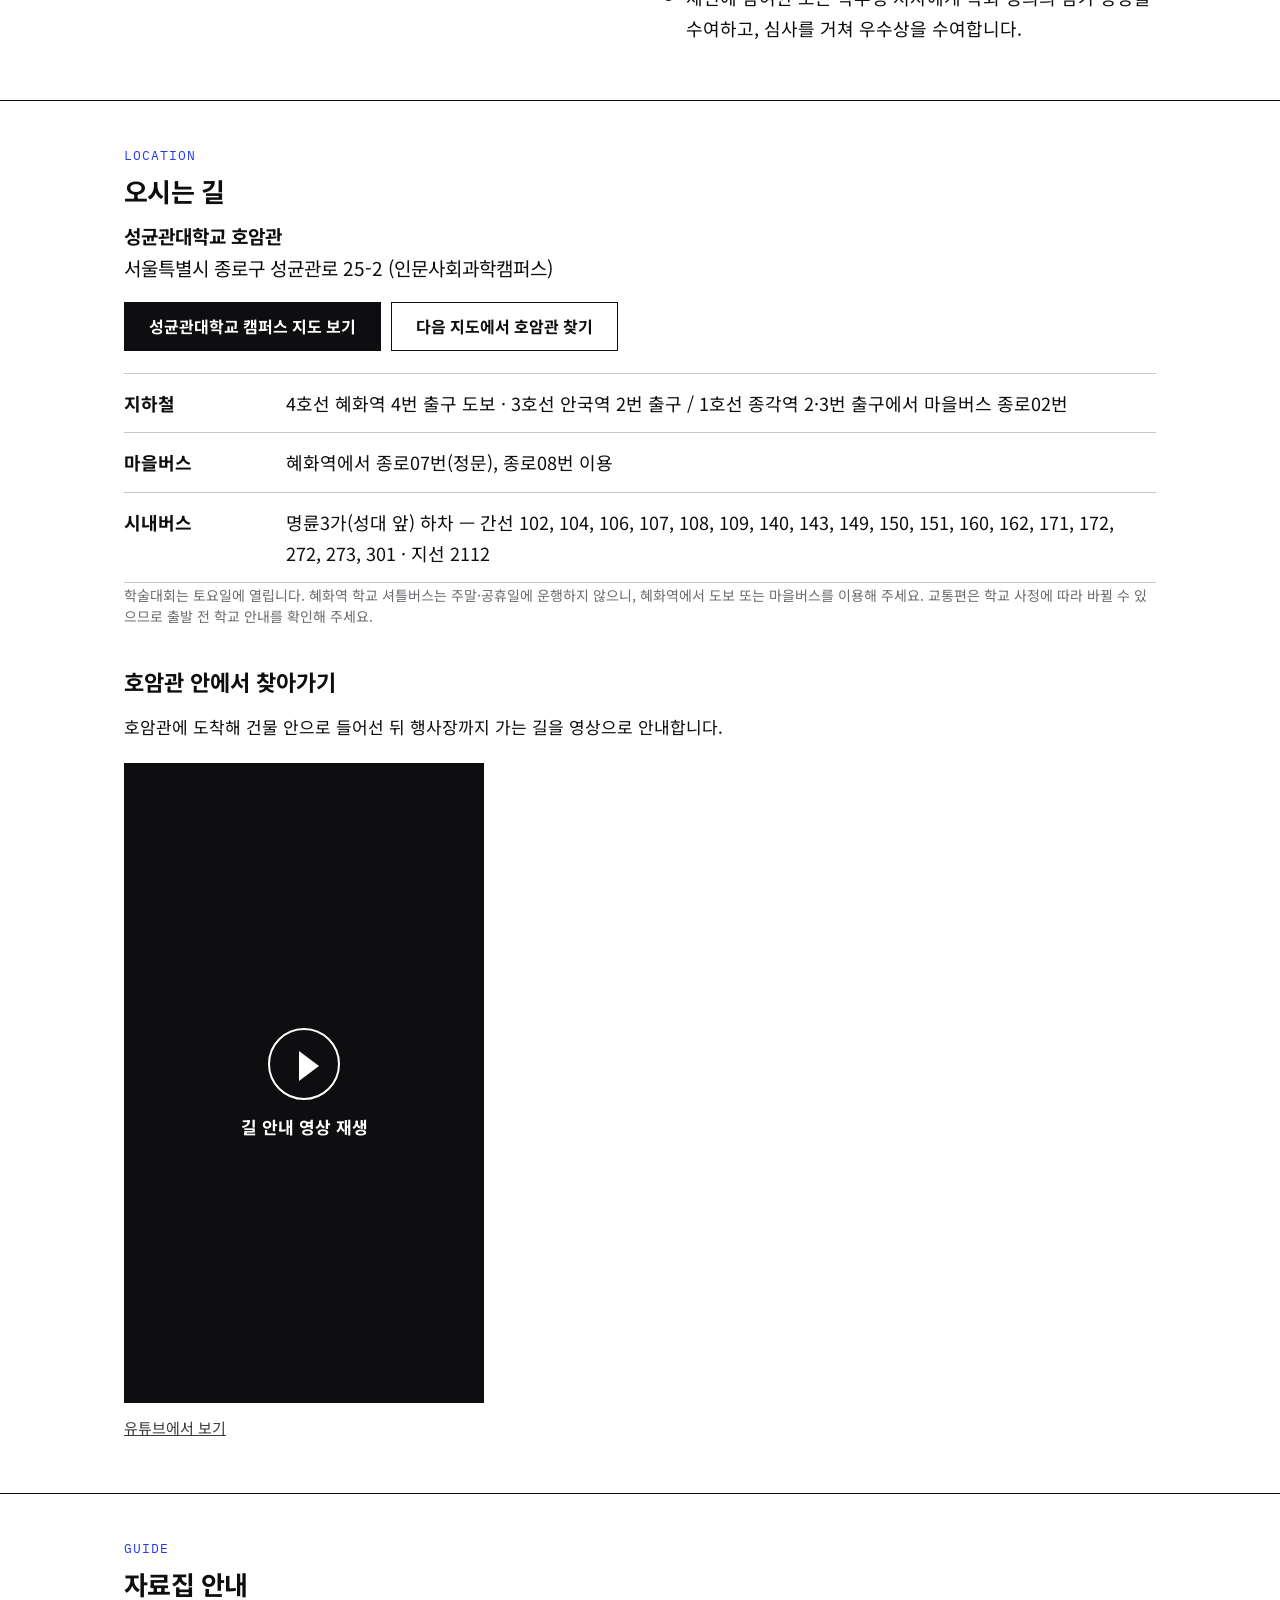
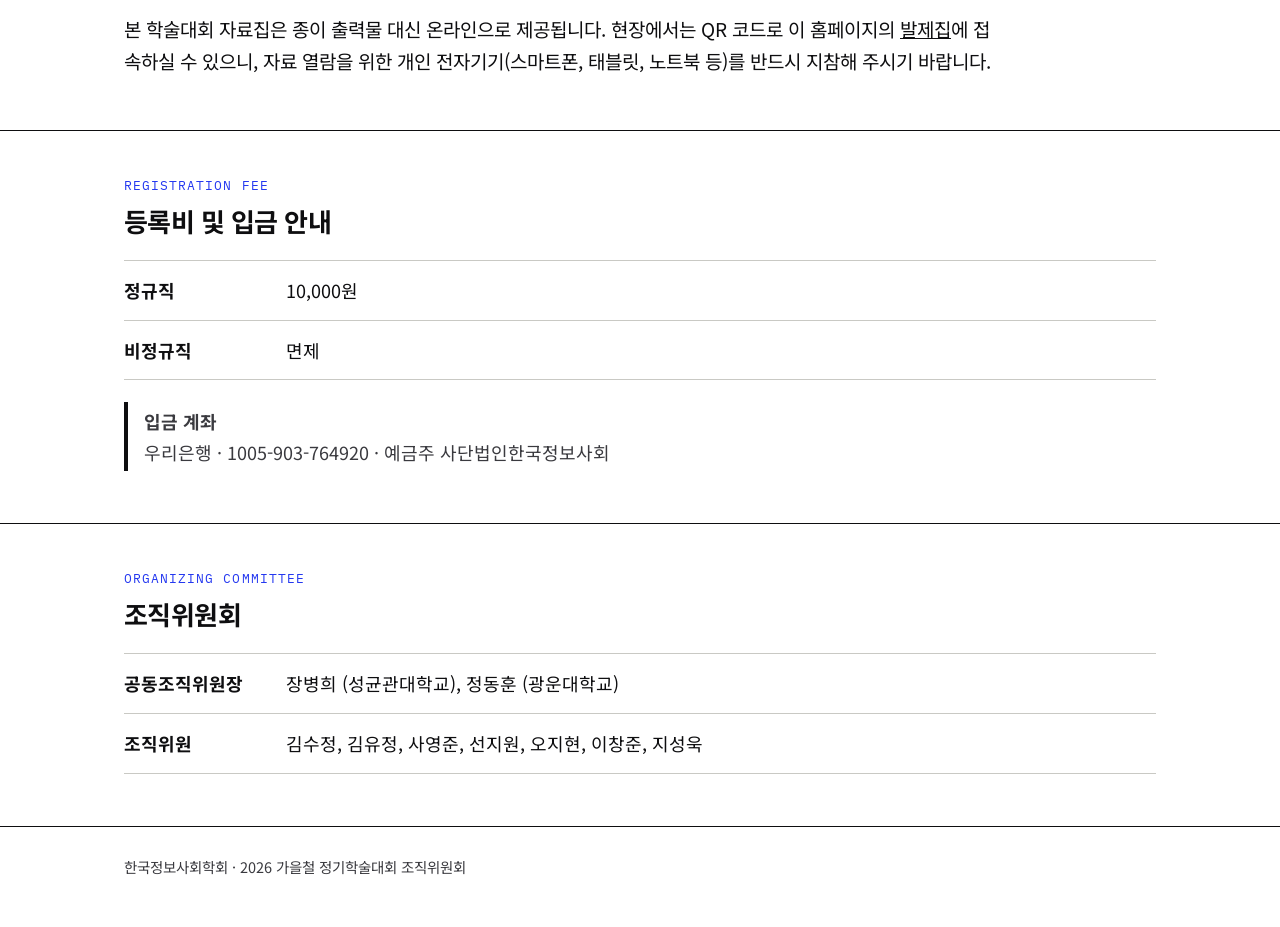
==== commit 104dfe9c: "오시는 길(주소·지도 링크·교통)과 호암관 건물 안 길 안내 영상 추가 Co-Authored-By: Claude Sonnet 5.5 <noreply@anthropic.com> Cl" ====
--- a/index.html
+++ b/index.html
@@ -18,6 +18,7 @@
     <nav class="nav" aria-label="주요 메뉴">
       <a href="index.html#about">소개</a>
       <a href="index.html#schedule">일정</a>
+      <a href="index.html#venue">오시는 길</a>
       <a href="program.html">프로그램</a>
       <a href="proceedings.html">발제집</a>
       <a class="cta" href="apply.html">신청</a>
@@ -132,6 +133,38 @@
     </div>
   </section>
 
+  <section class="block" id="venue">
+    <div class="wrap">
+      <p class="label">LOCATION</p>
+      <h2>오시는 길</h2>
+      <p class="lead"><strong>성균관대학교 호암관</strong><br>서울특별시 종로구 성균관로 25-2 (인문사회과학캠퍼스)</p>
+      <div class="btn-row">
+        <a class="btn" id="map-skku" href="https://admission.skku.edu/seoul/" target="_blank" rel="noopener">성균관대학교 캠퍼스 지도 보기</a>
+        <a class="btn ghost" id="map-kakao" href="https://map.kakao.com/?q=%EC%84%B1%EA%B7%A0%EA%B4%80%EB%8C%80%ED%95%99%EA%B5%90%20%ED%98%B8%EC%95%94%EA%B4%80" target="_blank" rel="noopener">다음 지도에서 호암관 찾기</a>
+      </div>
+      <table class="plain">
+        <tbody>
+          <tr><th scope="row">지하철</th><td>4호선 혜화역 4번 출구 도보 · 3호선 안국역 2번 출구 / 1호선 종각역 2·3번 출구에서 마을버스 종로02번</td></tr>
+          <tr><th scope="row">마을버스</th><td>혜화역에서 종로07번(정문), 종로08번 이용</td></tr>
+          <tr><th scope="row">시내버스</th><td>명륜3가(성대 앞) 하차 — 간선 102, 104, 106, 107, 108, 109, 140, 143, 149, 150, 151, 160, 162, 171, 172, 272, 273, 301 · 지선 2112</td></tr>
+        </tbody>
+      </table>
+      <p class="hint">학술대회는 토요일에 열립니다. 혜화역 학교 셔틀버스는 주말·공휴일에 운행하지 않으니, 혜화역에서 도보 또는 마을버스를 이용해 주세요. 교통편은 학교 사정에 따라 바뀔 수 있으므로 출발 전 학교 안내를 확인해 주세요.</p>
+
+      <div id="indoor" hidden>
+        <h3>호암관 안에서 찾아가기</h3>
+        <p class="lead" style="font-size:17px">호암관에 도착해 건물 안으로 들어선 뒤 행사장까지 가는 길을 영상으로 안내합니다.</p>
+        <div class="video vertical" id="indoor-box">
+          <button type="button" class="video-play" id="indoor-play" aria-label="건물 안 길 안내 영상 재생">
+            <span class="video-icon" aria-hidden="true"></span>
+            <span class="video-text">길 안내 영상 재생</span>
+          </button>
+        </div>
+        <p class="video-alt"><a id="indoor-link" href="#" target="_blank" rel="noopener">유튜브에서 보기</a></p>
+      </div>
+    </div>
+  </section>
+
   <section class="block" id="guide">
     <div class="wrap">
       <p class="label">GUIDE</p>
--- a/css/style.css
+++ b/css/style.css
@@ -140,3 +140,7 @@
 @media (max-width: 560px) { .co-row { grid-template-columns: 1fr 1fr; } .co-row .btn { grid-column: 1 / -1; } .co-row input:nth-child(2) { grid-column: 1 / -1; } }
 .check { display: flex; gap: 8px; align-items: flex-start; margin: 12px 0 4px; font-weight: 600; }
 .check input { margin-top: 5px; flex: none; }
+
+.video.vertical { aspect-ratio: 9 / 16; max-width: 360px; margin-left: 0; margin-right: auto; }
+#venue h3 { margin: 36px 0 0; font-size: 22px; }
+.btn-row { display: flex; flex-wrap: wrap; gap: 10px; margin: 18px 0 22px; }
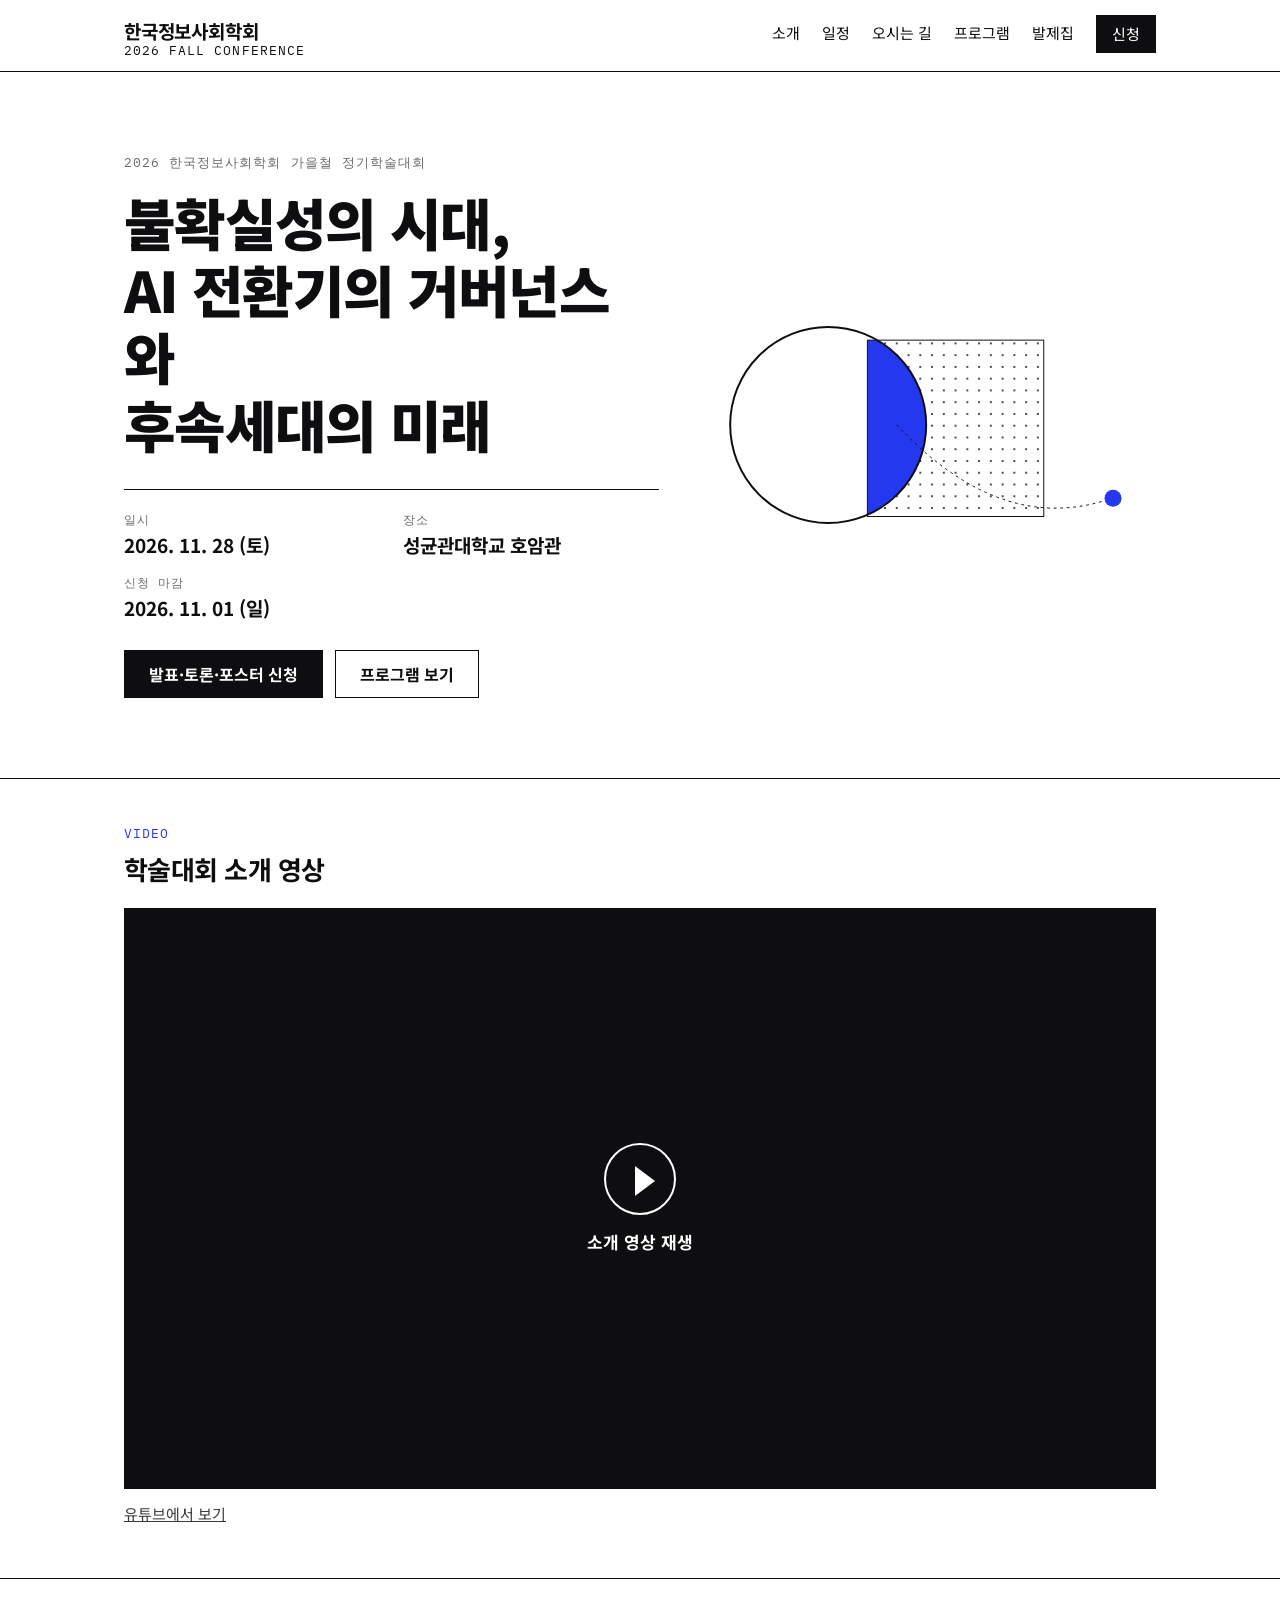
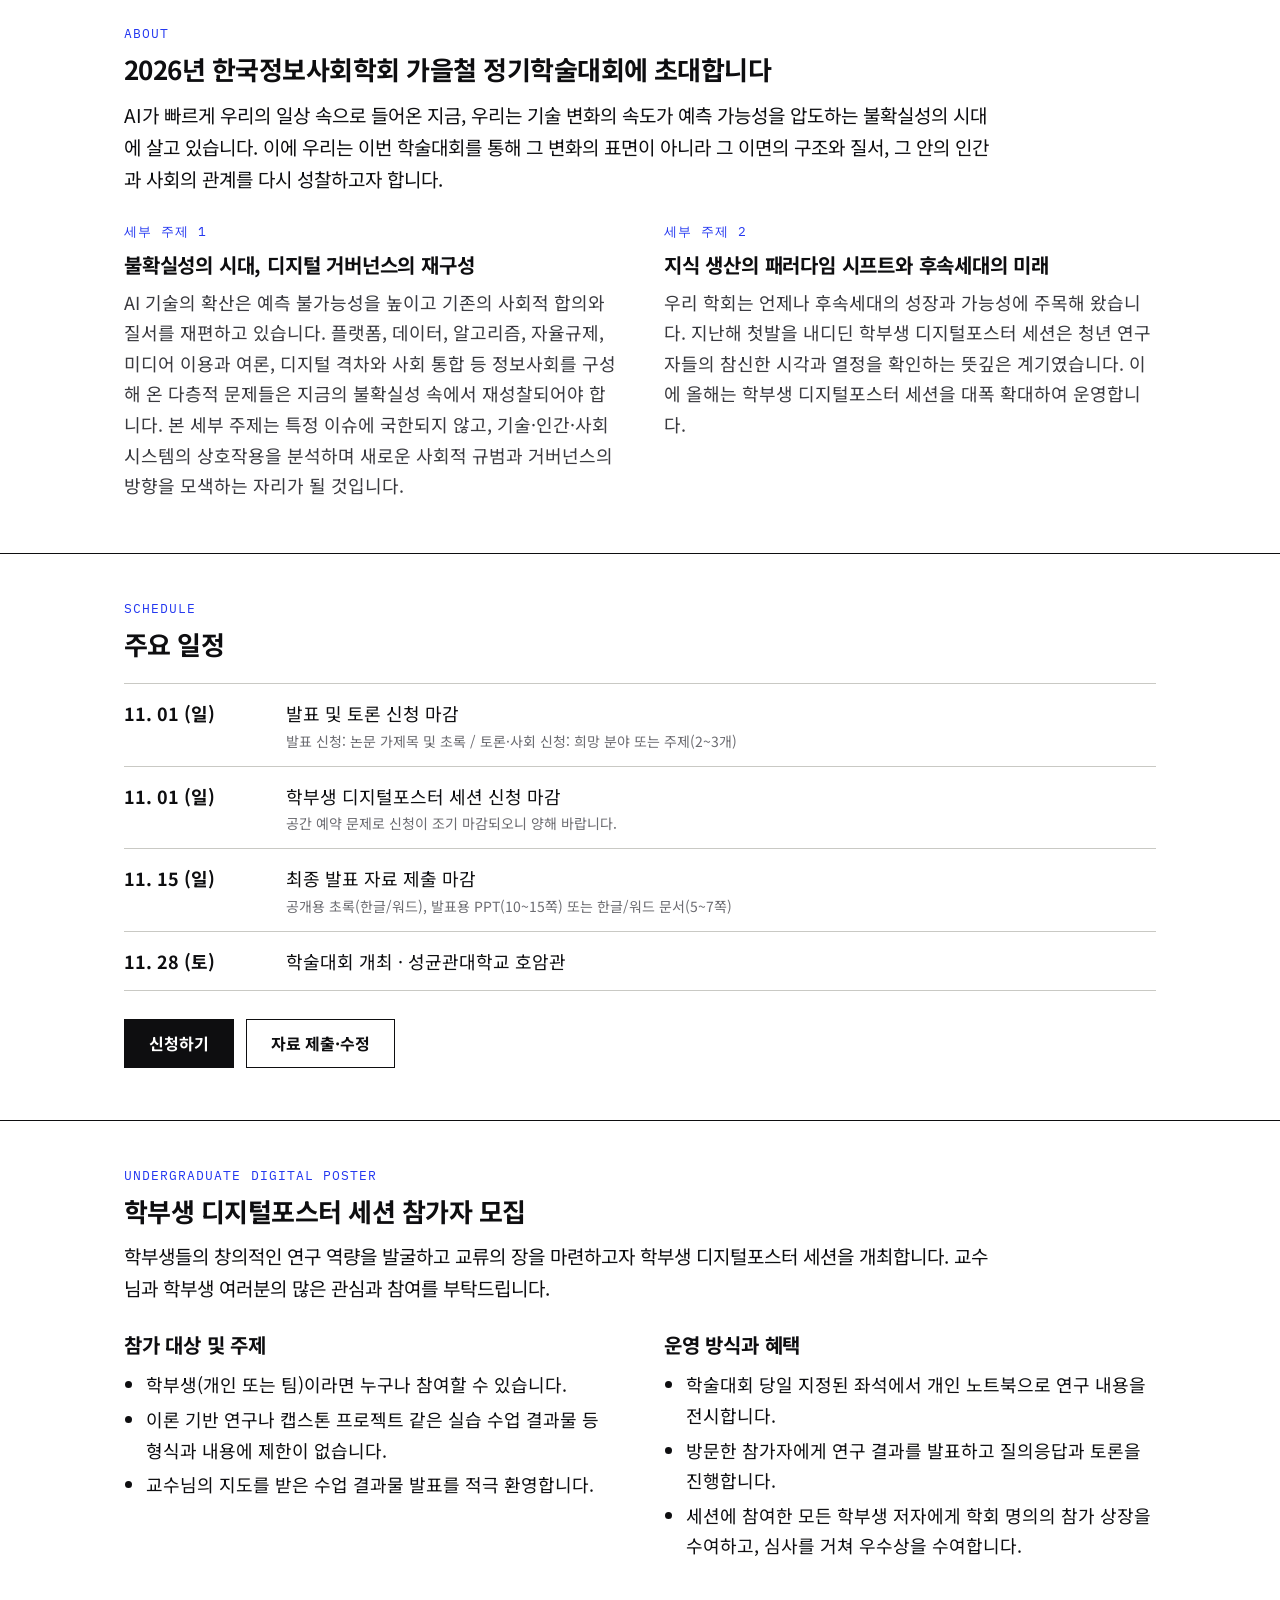
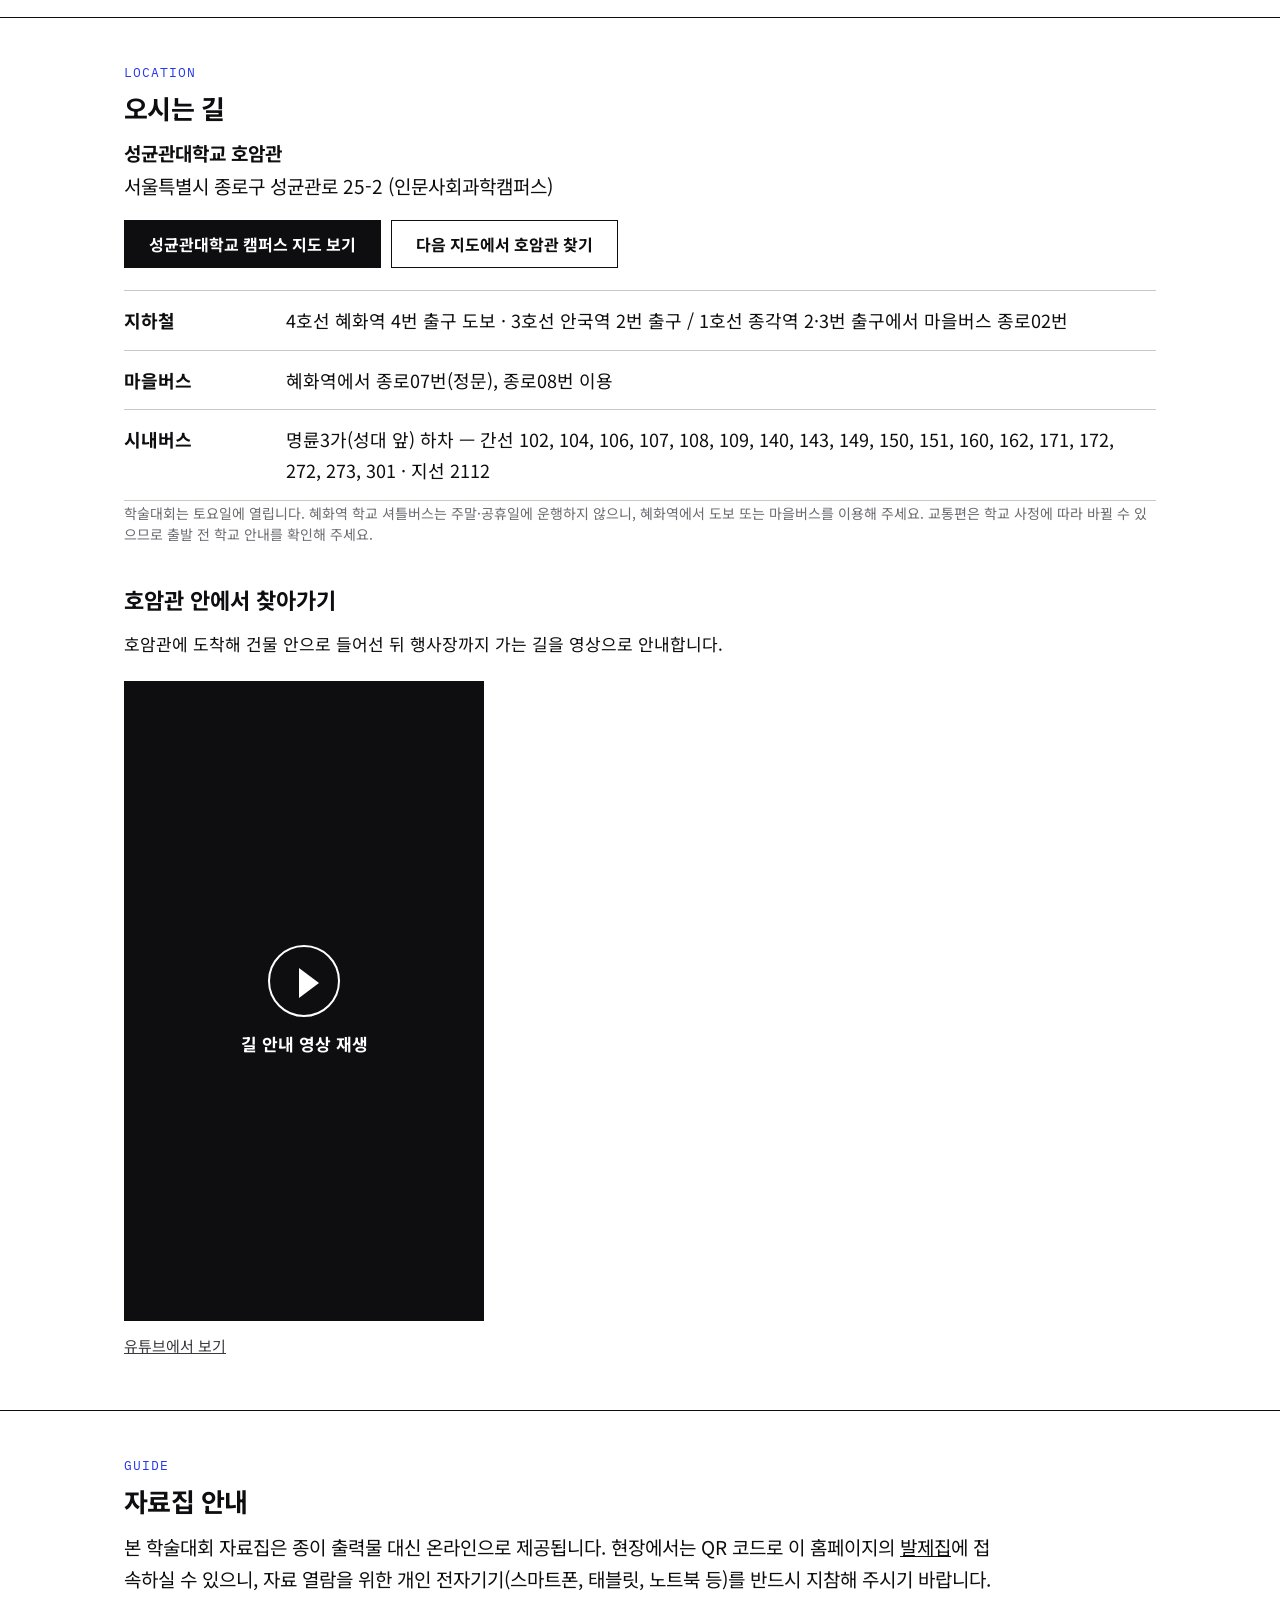
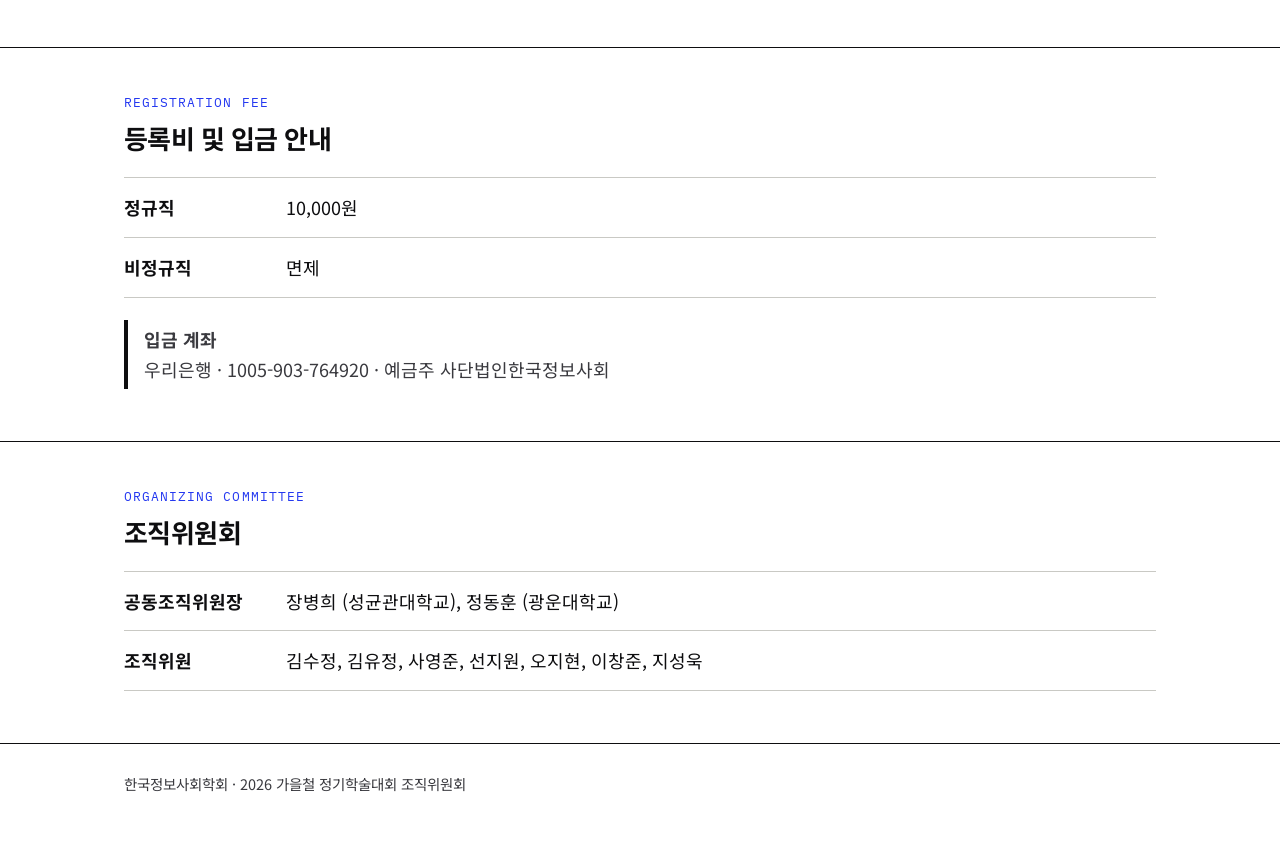
==== commit a03df72e: "오시는 길(주소·지도 링크·교통)과 호암관 건물 안 길 안내 영상 추가 Co-Authored-By: Claude Sonnet 5.5 <noreply@anthropic.com> Cl" ====
--- a/index.html
+++ b/index.html
@@ -99,7 +99,6 @@
           <tr><th scope="row">11. 01 (일)</th><td>발표 및 토론 신청 마감<small>발표 신청: 논문 가제목 및 초록 / 토론·사회 신청: 희망 분야 또는 주제(2~3개)</small></td></tr>
           <tr><th scope="row">11. 01 (일)</th><td>학부생 디지털포스터 세션 신청 마감<small>공간 예약 문제로 신청이 조기 마감되오니 양해 바랍니다.</small></td></tr>
           <tr><th scope="row">11. 15 (일)</th><td>최종 발표 자료 제출 마감<small>공개용 초록(한글/워드), 발표용 PPT(10~15쪽) 또는 한글/워드 문서(5~7쪽)</small></td></tr>
-          <tr><th scope="row">11. 20 (금)</th><td>논문 제목·초록·저자 수정 마감<small>“자료 제출·수정”에서 접수번호와 이메일로 수정</small></td></tr>
           <tr><th scope="row">11. 28 (토)</th><td>학술대회 개최 · 성균관대학교 호암관</td></tr>
         </tbody>
       </table>
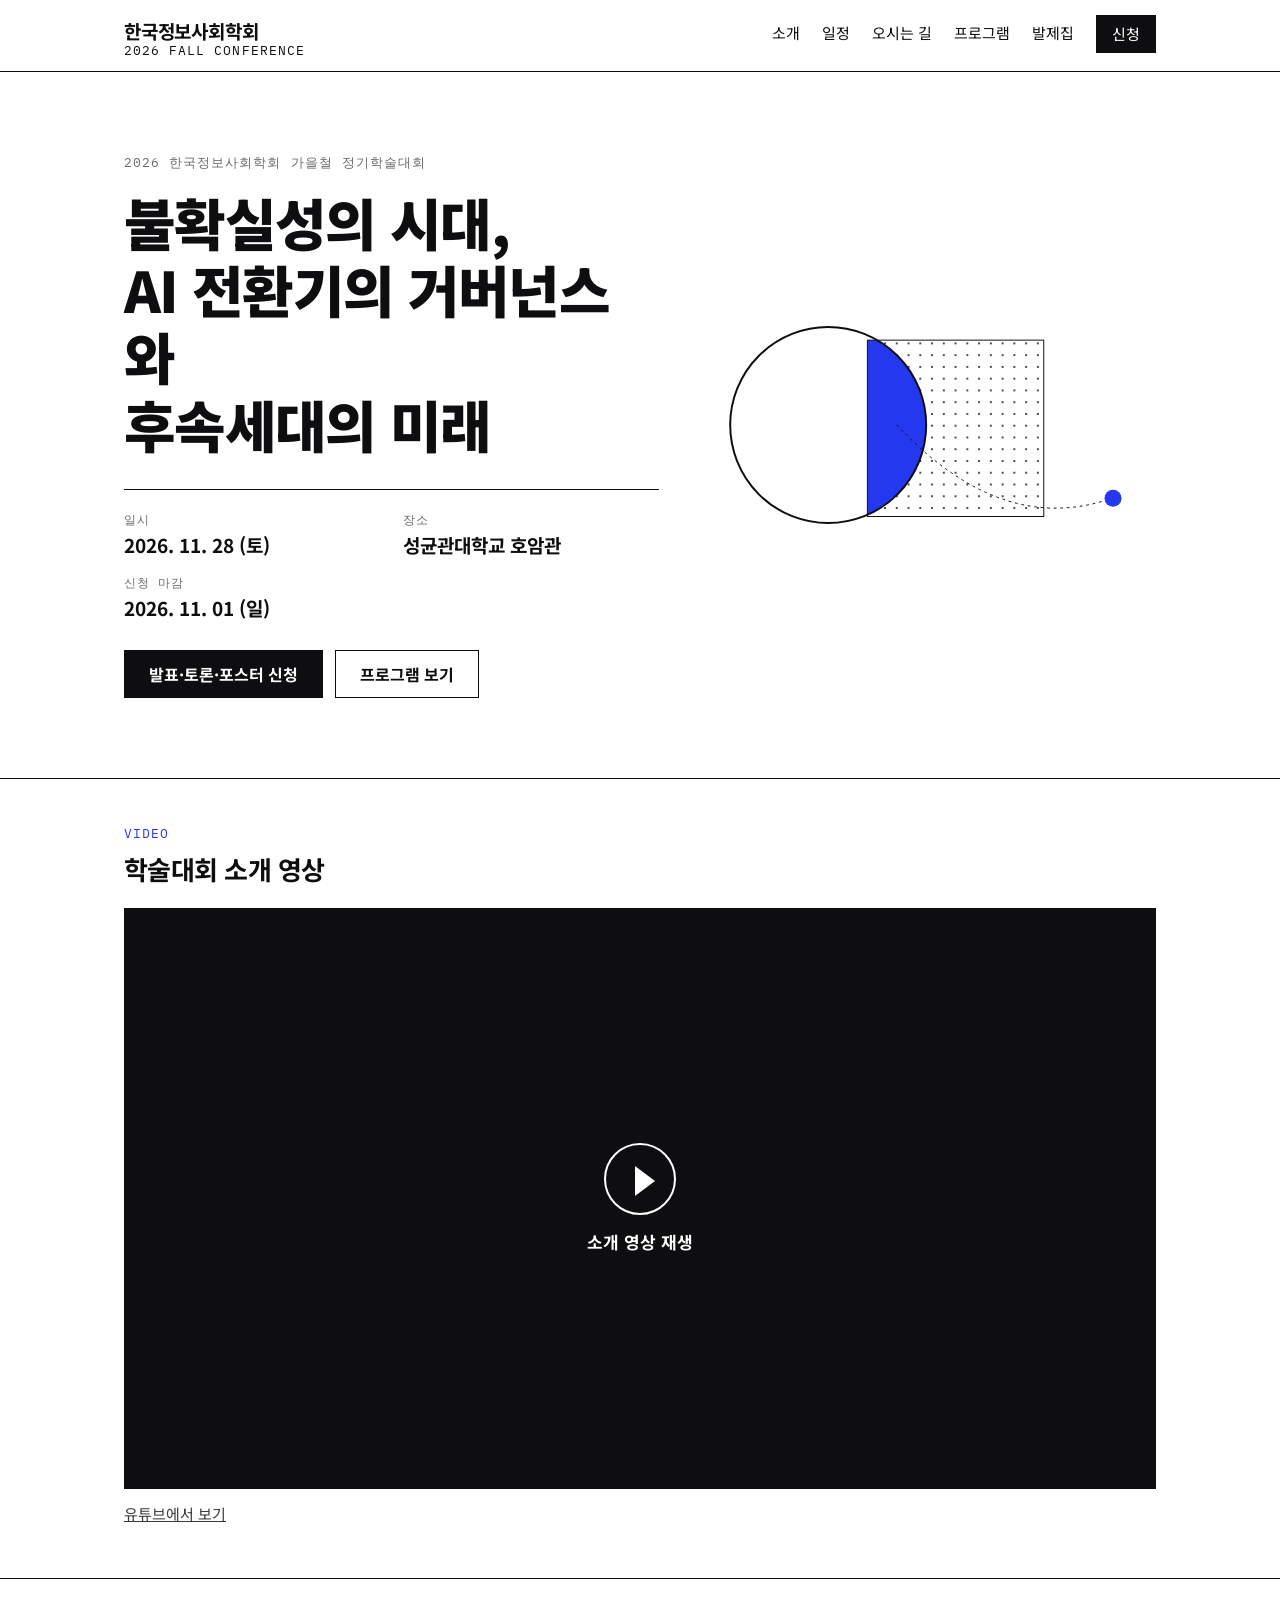
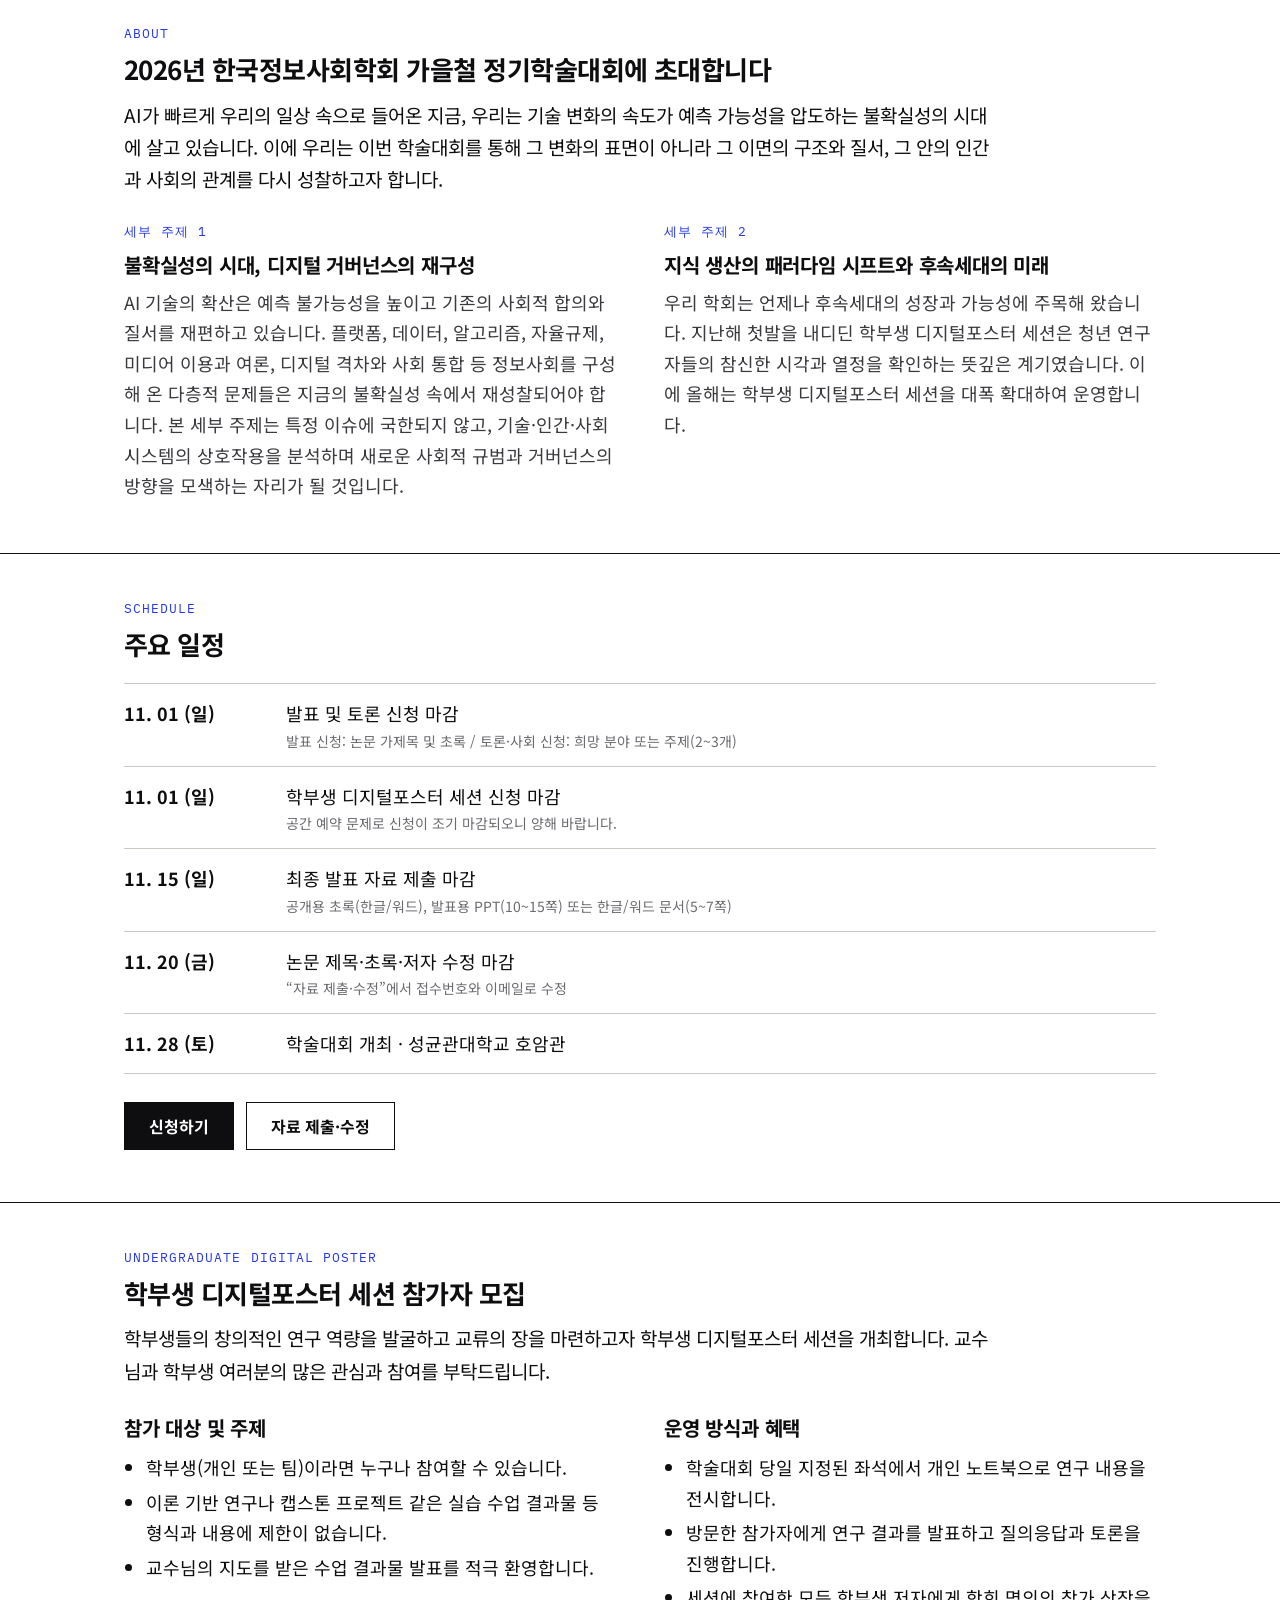
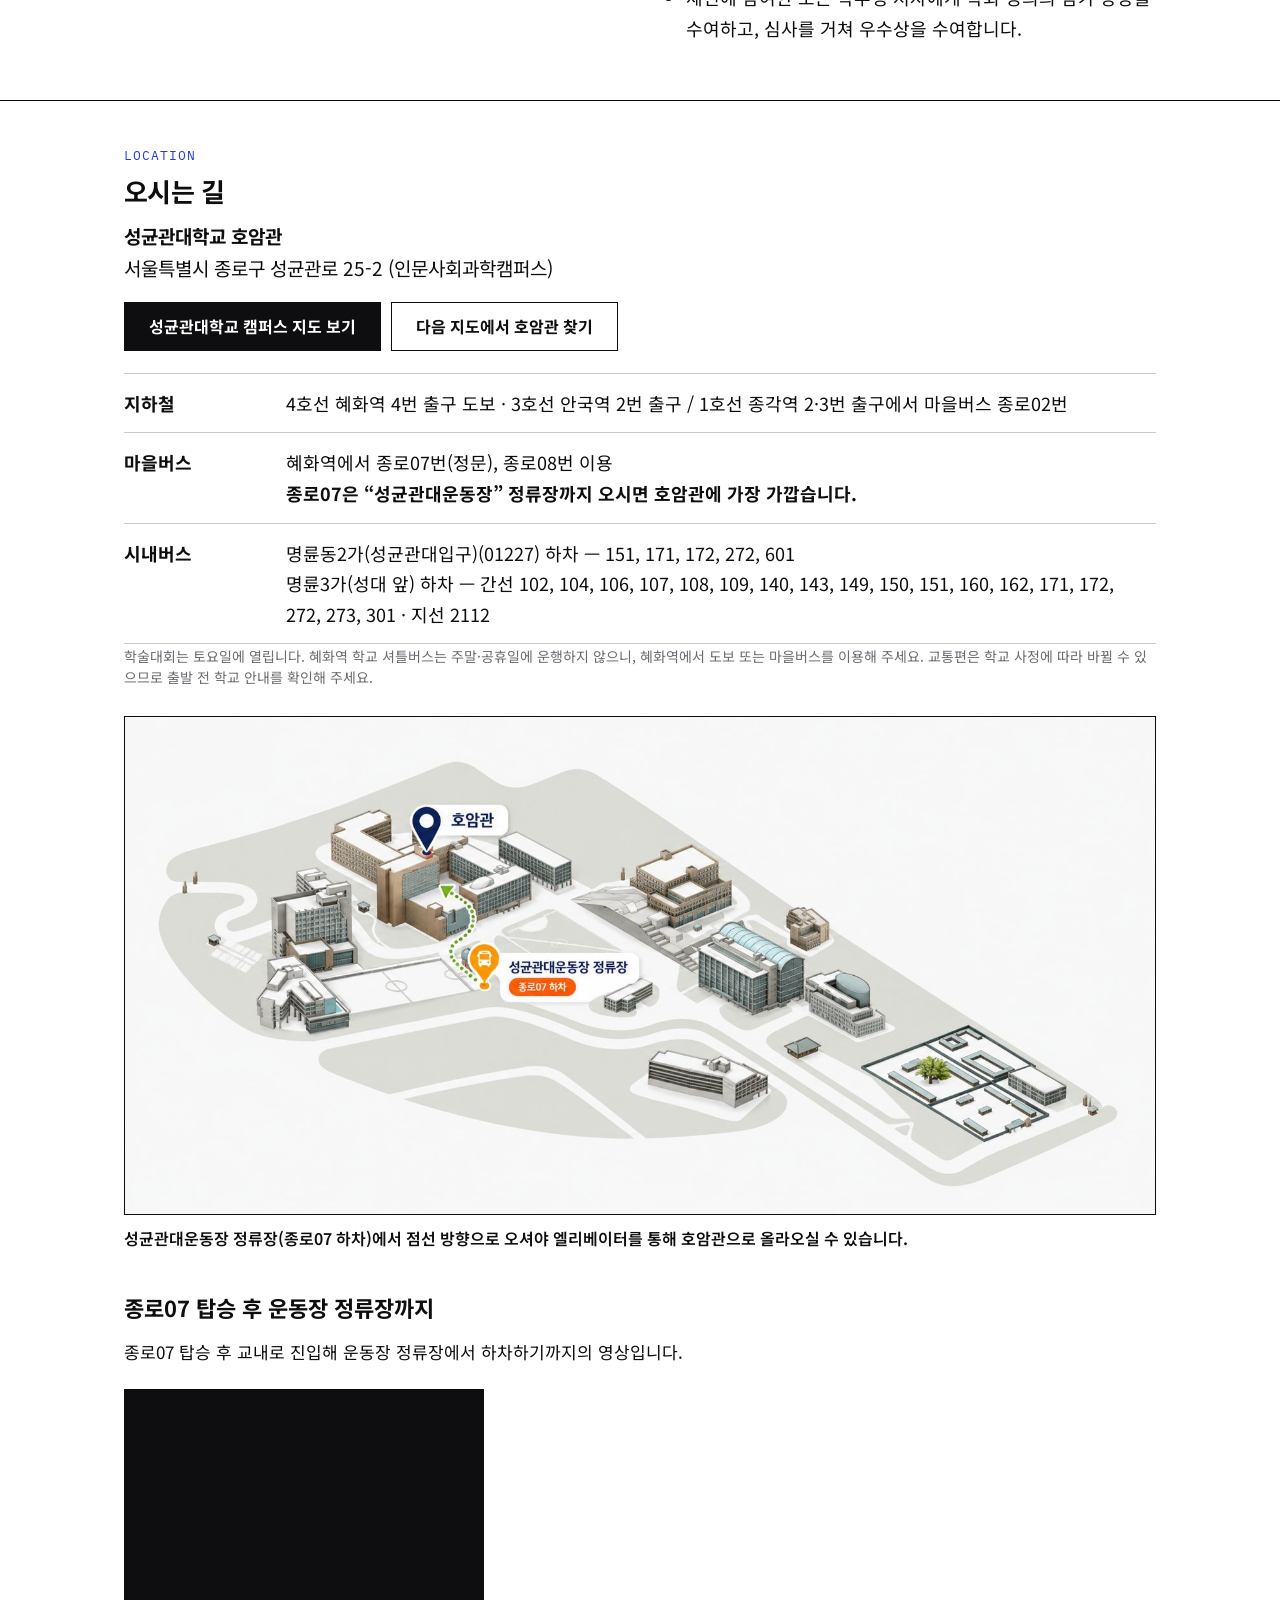
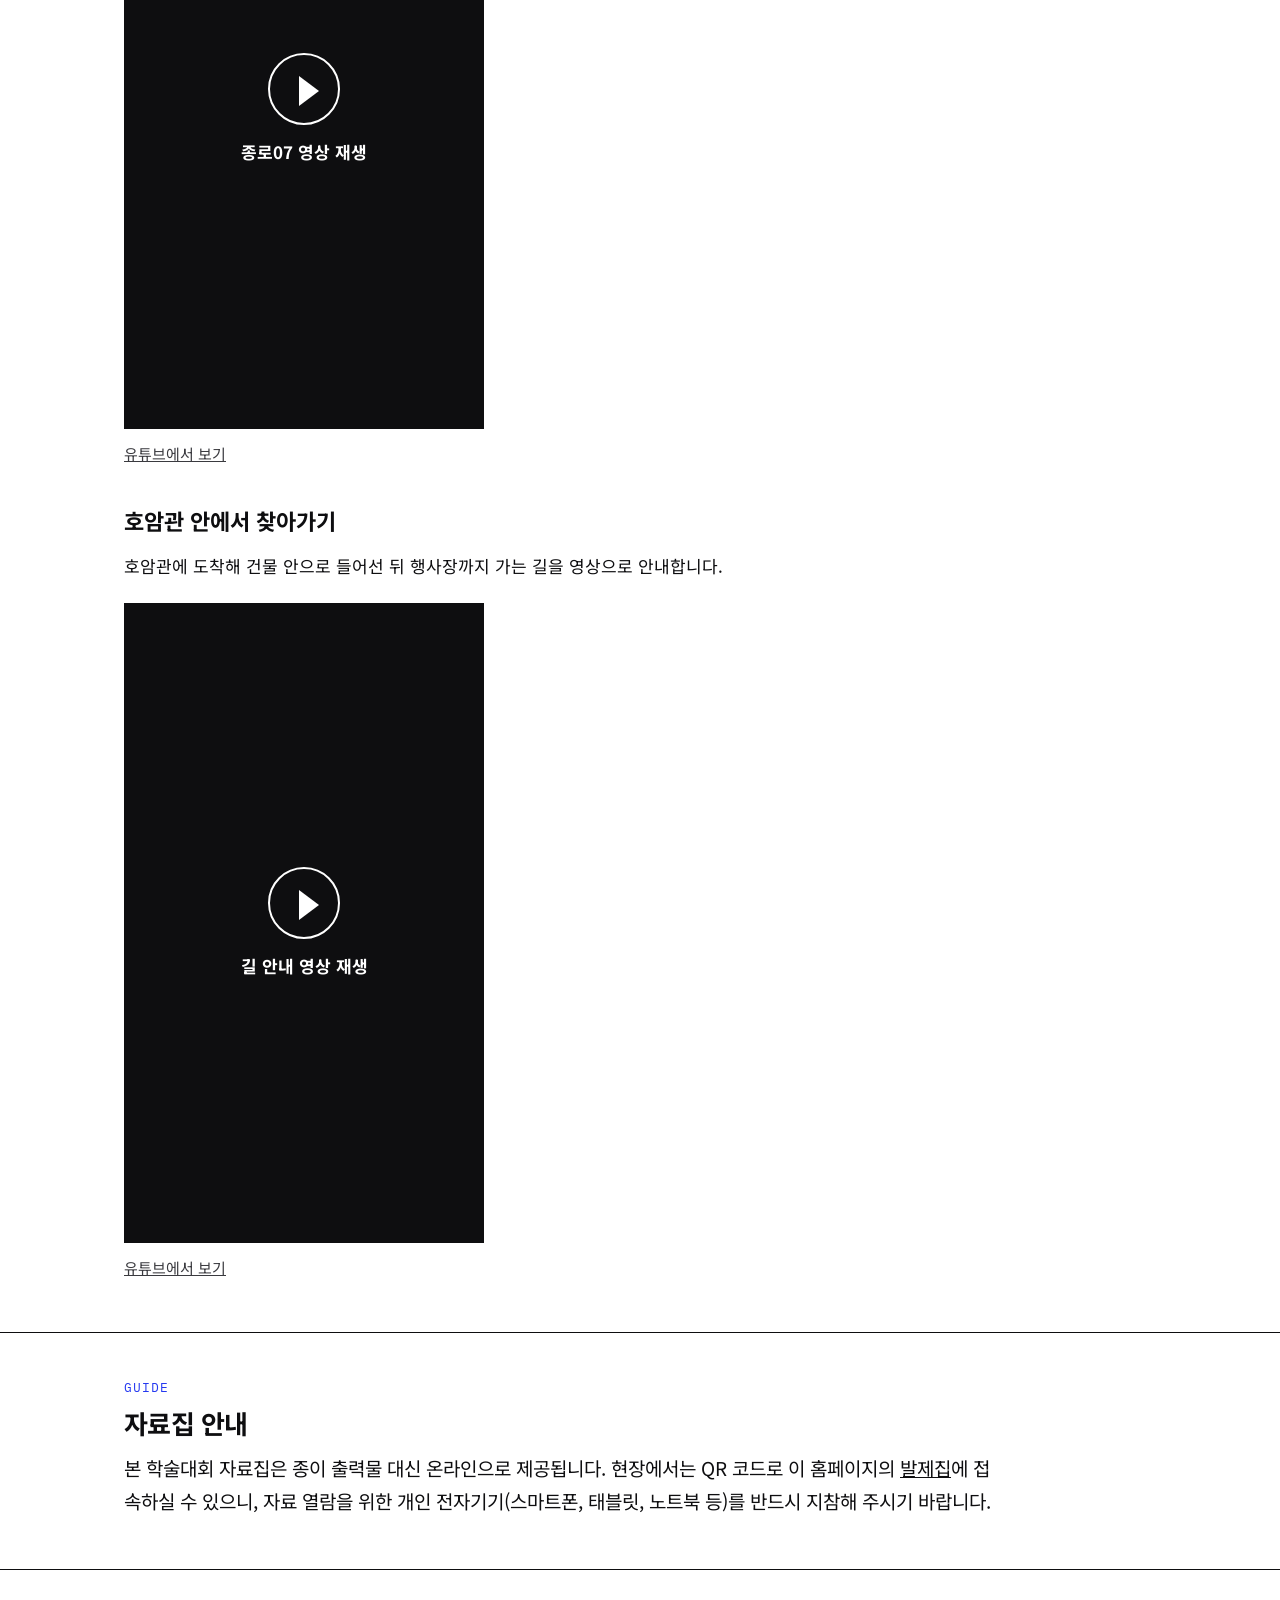
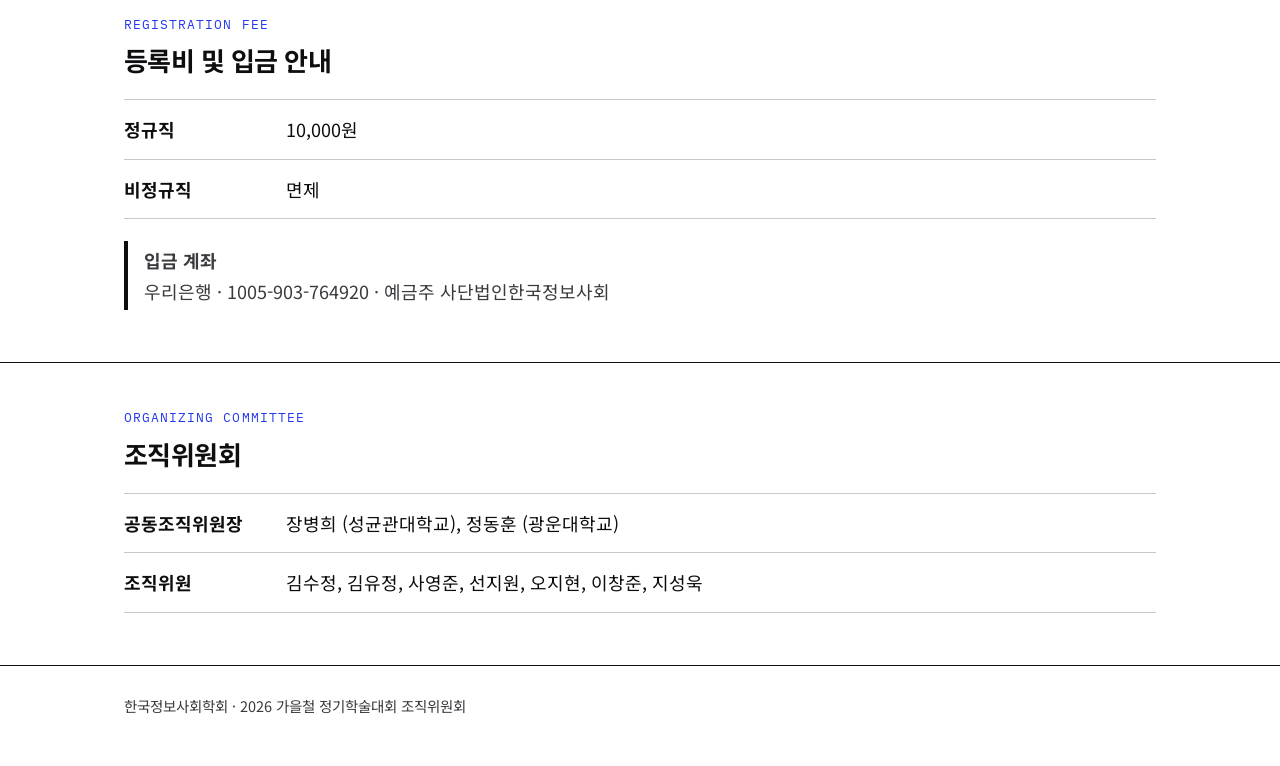
==== commit d66b23ac: "오시는 길: 명륜동2가 정류장, 종로07 안내·영상, 호암관 약도 추가 Co-Authored-By: Claude Sonnet 5.5 <noreply@anthropic.com> Cl" ====
--- a/index.html
+++ b/index.html
@@ -99,6 +99,7 @@
           <tr><th scope="row">11. 01 (일)</th><td>발표 및 토론 신청 마감<small>발표 신청: 논문 가제목 및 초록 / 토론·사회 신청: 희망 분야 또는 주제(2~3개)</small></td></tr>
           <tr><th scope="row">11. 01 (일)</th><td>학부생 디지털포스터 세션 신청 마감<small>공간 예약 문제로 신청이 조기 마감되오니 양해 바랍니다.</small></td></tr>
           <tr><th scope="row">11. 15 (일)</th><td>최종 발표 자료 제출 마감<small>공개용 초록(한글/워드), 발표용 PPT(10~15쪽) 또는 한글/워드 문서(5~7쪽)</small></td></tr>
+          <tr><th scope="row">11. 20 (금)</th><td>논문 제목·초록·저자 수정 마감<small>“자료 제출·수정”에서 접수번호와 이메일로 수정</small></td></tr>
           <tr><th scope="row">11. 28 (토)</th><td>학술대회 개최 · 성균관대학교 호암관</td></tr>
         </tbody>
       </table>
@@ -144,11 +145,28 @@
       <table class="plain">
         <tbody>
           <tr><th scope="row">지하철</th><td>4호선 혜화역 4번 출구 도보 · 3호선 안국역 2번 출구 / 1호선 종각역 2·3번 출구에서 마을버스 종로02번</td></tr>
-          <tr><th scope="row">마을버스</th><td>혜화역에서 종로07번(정문), 종로08번 이용</td></tr>
-          <tr><th scope="row">시내버스</th><td>명륜3가(성대 앞) 하차 — 간선 102, 104, 106, 107, 108, 109, 140, 143, 149, 150, 151, 160, 162, 171, 172, 272, 273, 301 · 지선 2112</td></tr>
+          <tr><th scope="row">마을버스</th><td>혜화역에서 종로07번(정문), 종로08번 이용<br><strong>종로07은 “성균관대운동장” 정류장까지 오시면 호암관에 가장 가깝습니다.</strong></td></tr>
+          <tr><th scope="row">시내버스</th><td>명륜동2가(성균관대입구)(01227) 하차 — 151, 171, 172, 272, 601<br>명륜3가(성대 앞) 하차 — 간선 102, 104, 106, 107, 108, 109, 140, 143, 149, 150, 151, 160, 162, 171, 172, 272, 273, 301 · 지선 2112</td></tr>
         </tbody>
       </table>
       <p class="hint">학술대회는 토요일에 열립니다. 혜화역 학교 셔틀버스는 주말·공휴일에 운행하지 않으니, 혜화역에서 도보 또는 마을버스를 이용해 주세요. 교통편은 학교 사정에 따라 바뀔 수 있으므로 출발 전 학교 안내를 확인해 주세요.</p>
+
+      <figure class="map-fig">
+        <img src="images/hoam-map.jpg" width="1600" height="772" loading="lazy" alt="성균관대학교 캠퍼스 지도. 종로07 성균관대운동장 정류장에서 내려 호암관까지 가는 길이 점선으로 표시되어 있습니다.">
+        <figcaption>성균관대운동장 정류장(종로07 하차)에서 점선 방향으로 오셔야 엘리베이터를 통해 호암관으로 올라오실 수 있습니다.</figcaption>
+      </figure>
+
+      <div id="bus" hidden>
+        <h3>종로07 탑승 후 운동장 정류장까지</h3>
+        <p class="lead" style="font-size:17px">종로07 탑승 후 교내로 진입해 운동장 정류장에서 하차하기까지의 영상입니다.</p>
+        <div class="video vertical" id="bus-box">
+          <button type="button" class="video-play" id="bus-play" aria-label="종로07 탑승 영상 재생">
+            <span class="video-icon" aria-hidden="true"></span>
+            <span class="video-text">종로07 영상 재생</span>
+          </button>
+        </div>
+        <p class="video-alt"><a id="bus-link" href="#" target="_blank" rel="noopener">유튜브에서 보기</a></p>
+      </div>
 
       <div id="indoor" hidden>
         <h3>호암관 안에서 찾아가기</h3>
--- a/css/style.css
+++ b/css/style.css
@@ -144,3 +144,6 @@
 .video.vertical { aspect-ratio: 9 / 16; max-width: 360px; margin-left: 0; margin-right: auto; }
 #venue h3 { margin: 36px 0 0; font-size: 22px; }
 .btn-row { display: flex; flex-wrap: wrap; gap: 10px; margin: 18px 0 22px; }
+.map-fig { margin: 28px 0 0; }
+.map-fig img { width: 100%; height: auto; display: block; border: 1.5px solid var(--ink); }
+.map-fig figcaption { margin-top: 10px; font-size: 16px; font-weight: 600; }
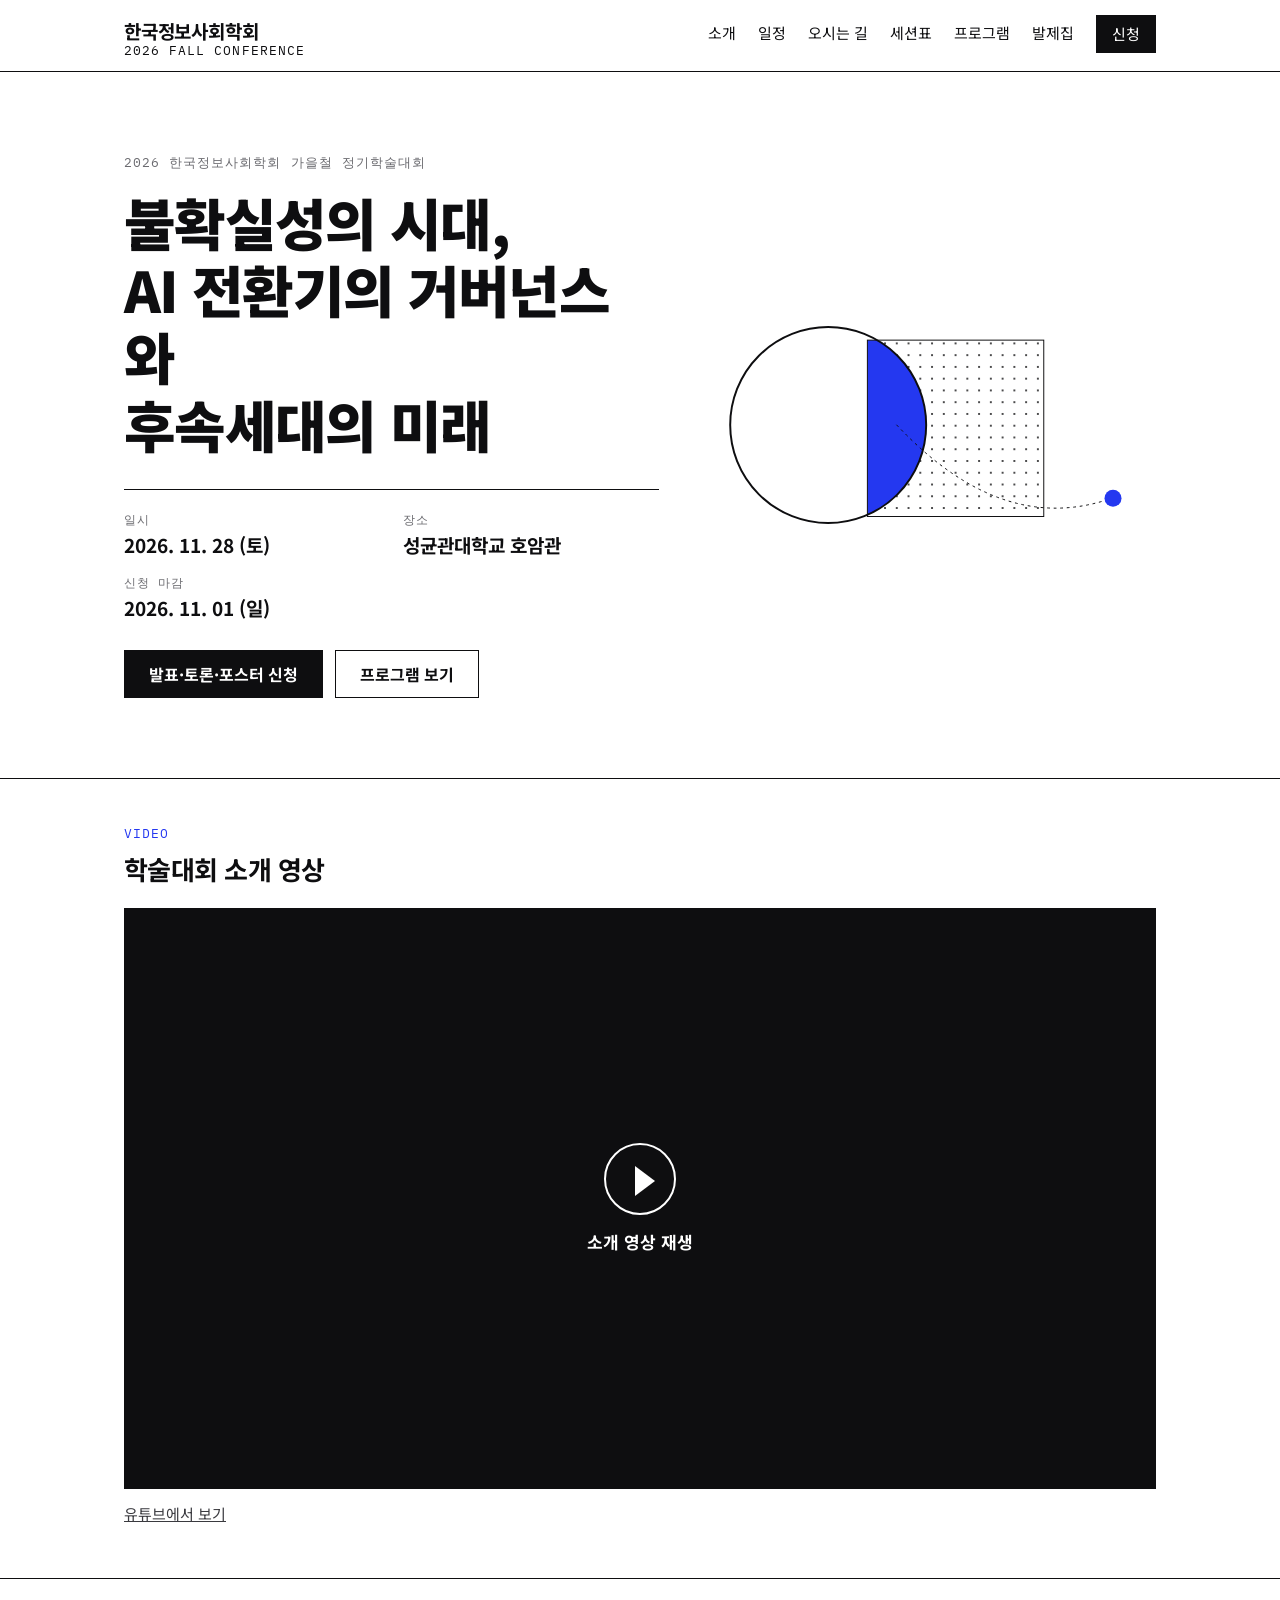
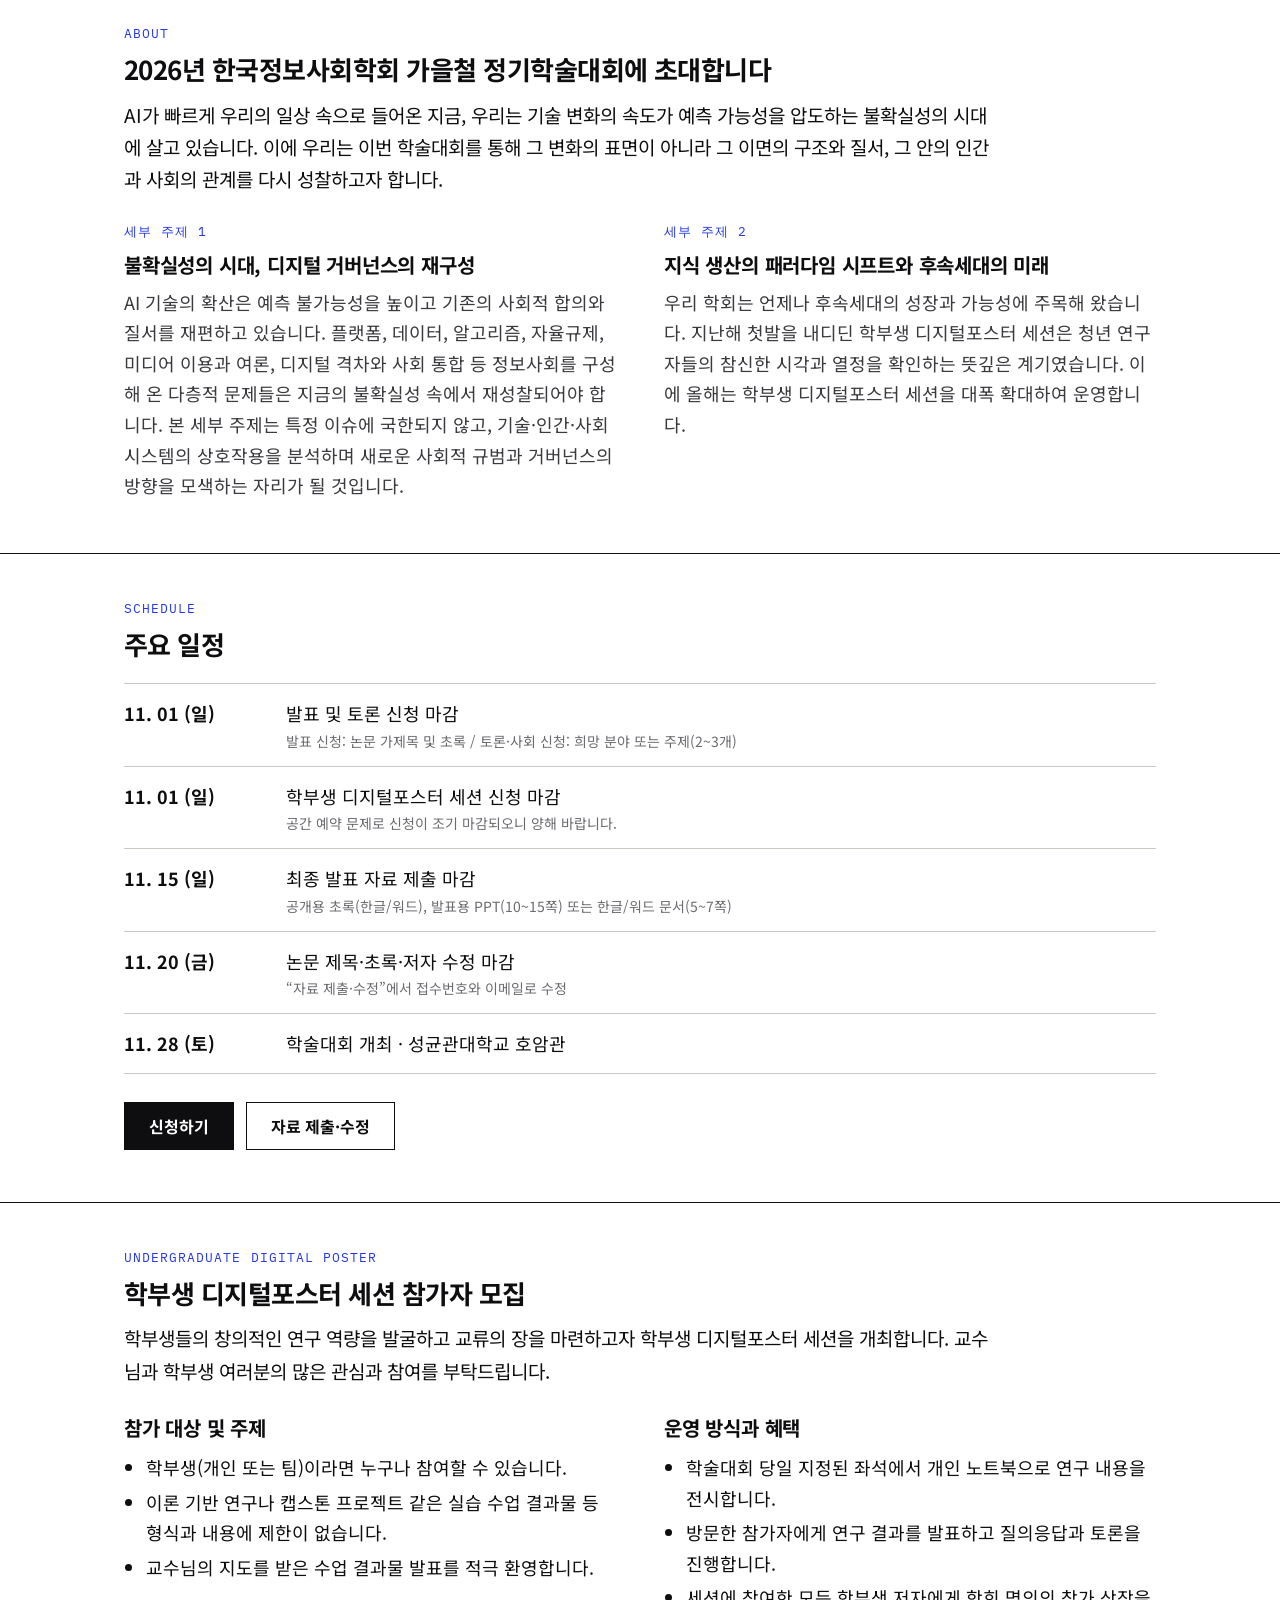
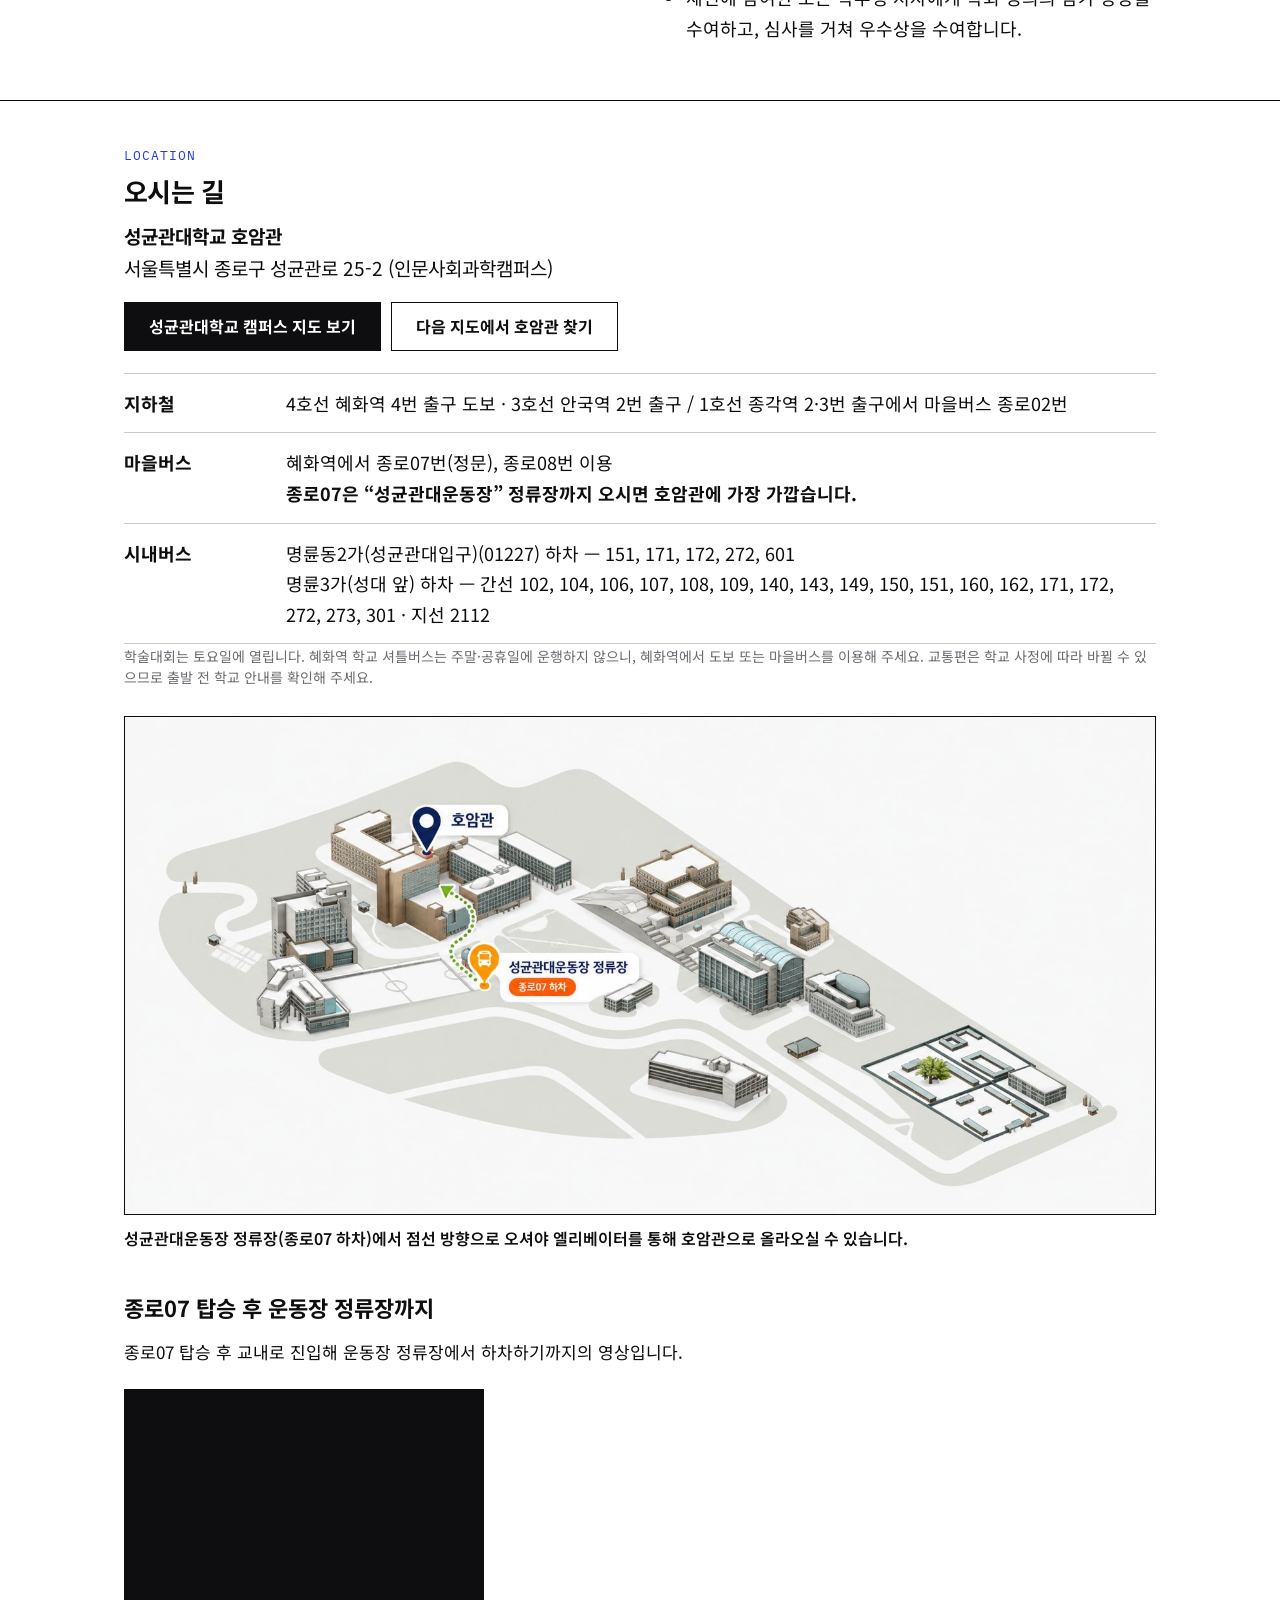
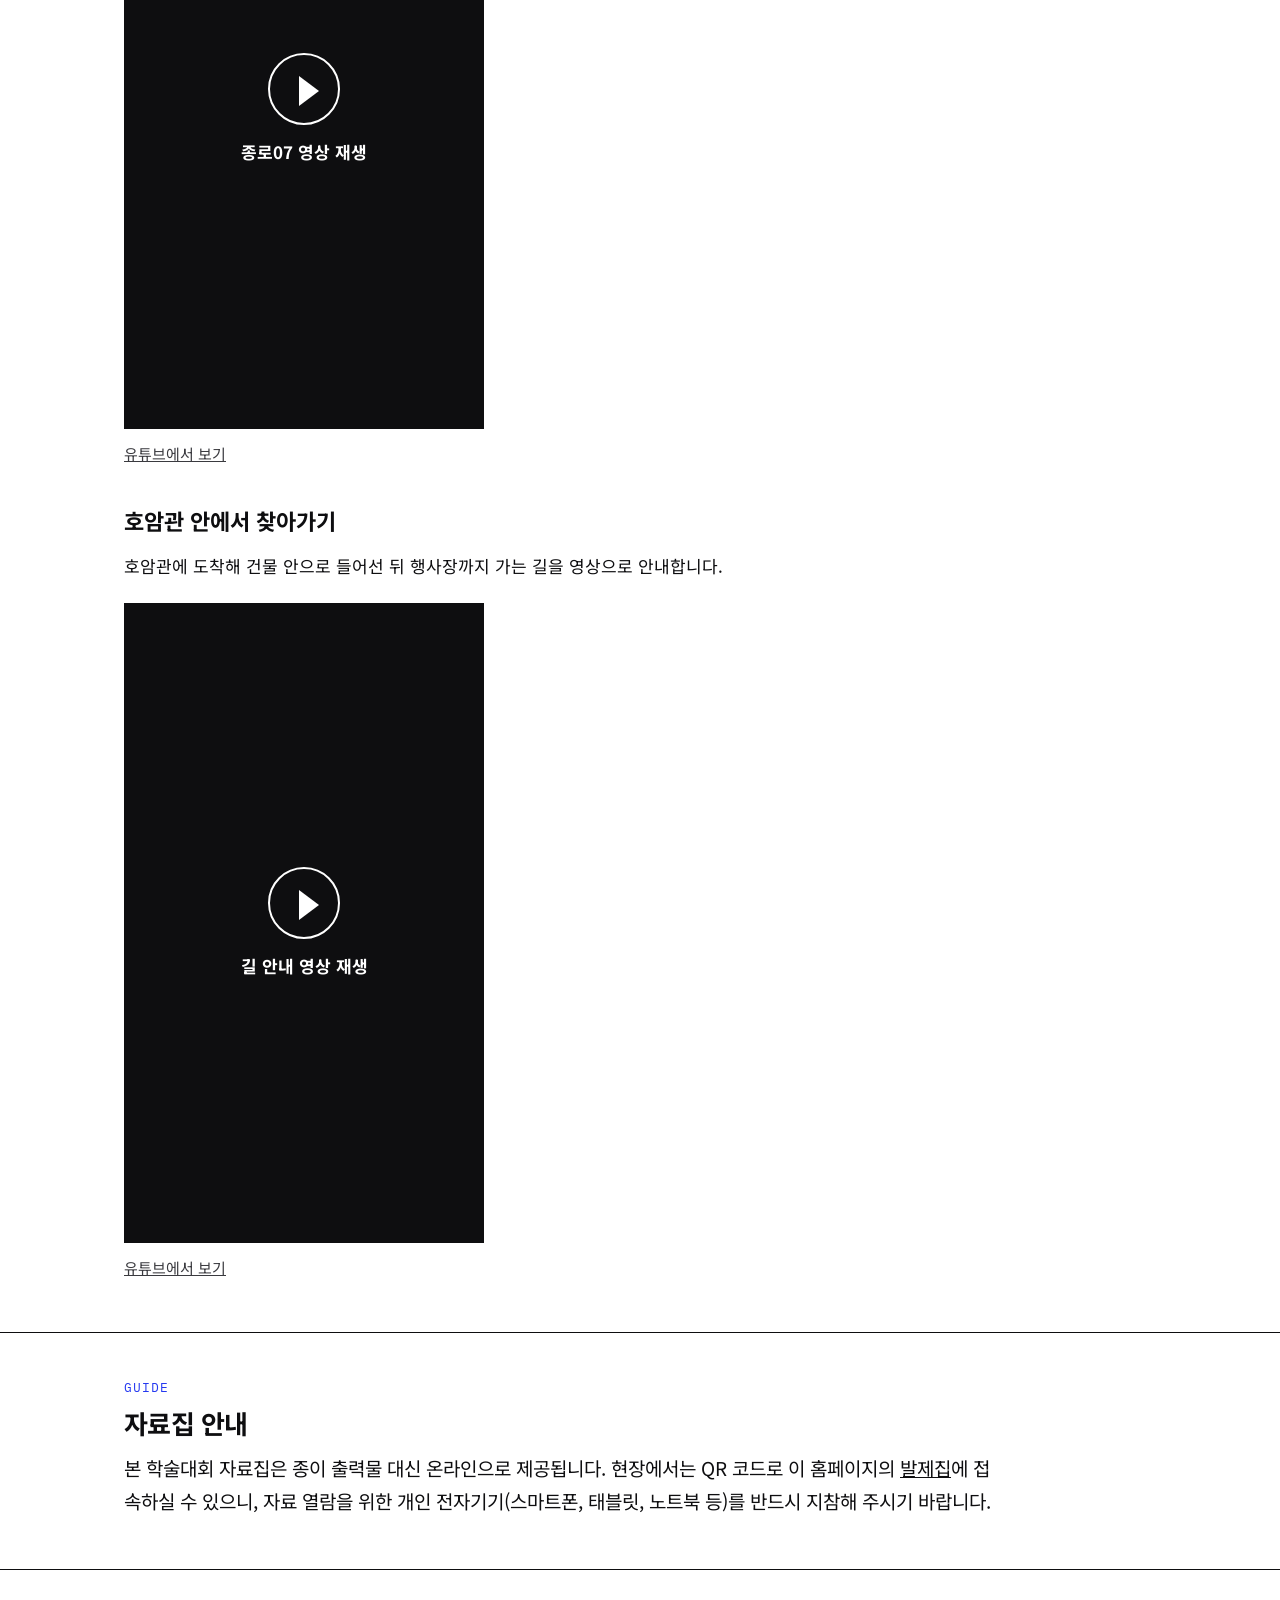
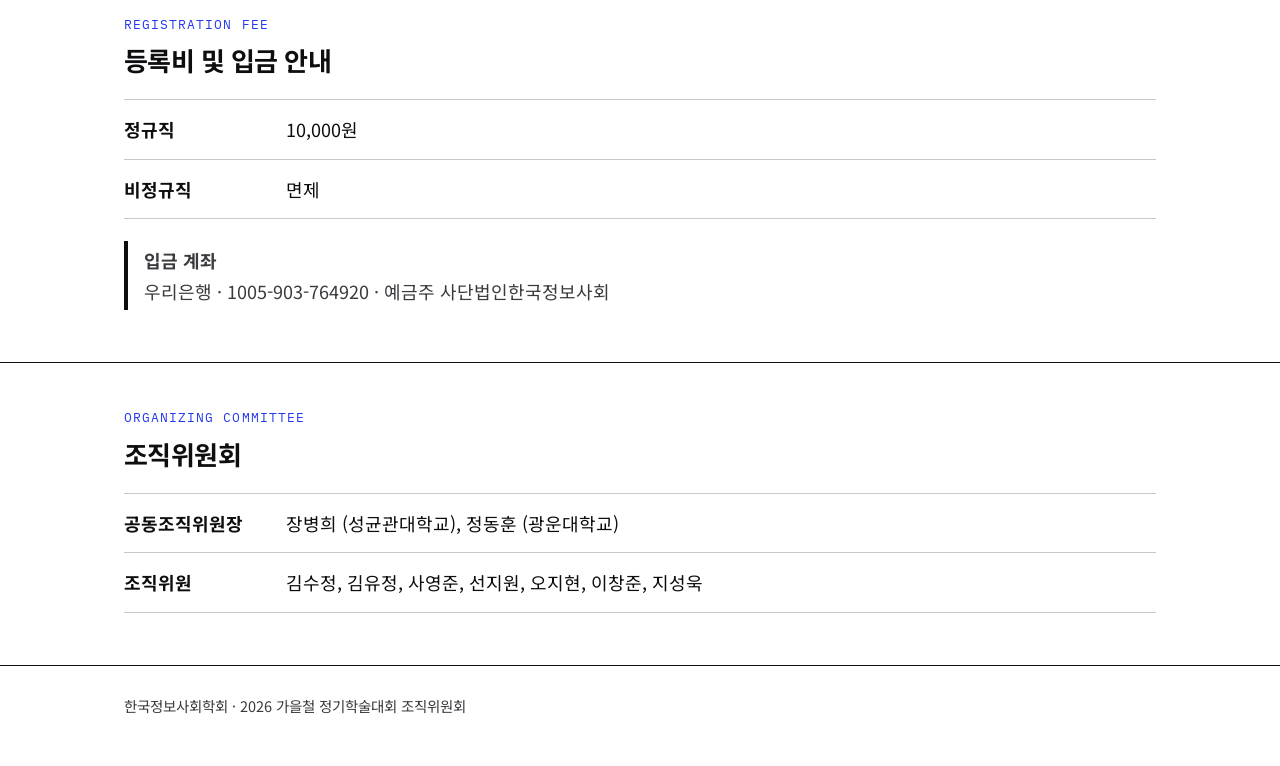
==== commit 16682778: "세션표 페이지 추가 (하루 눈금자형 디자인, data/sessions.json 기반 생성) Co-Authored-By: Claude Sonnet 5.5 <noreply@anthro" ====
--- a/index.html
+++ b/index.html
@@ -19,6 +19,7 @@
       <a href="index.html#about">소개</a>
       <a href="index.html#schedule">일정</a>
       <a href="index.html#venue">오시는 길</a>
+      <a href="sessions.html">세션표</a>
       <a href="program.html">프로그램</a>
       <a href="proceedings.html">발제집</a>
       <a class="cta" href="apply.html">신청</a>
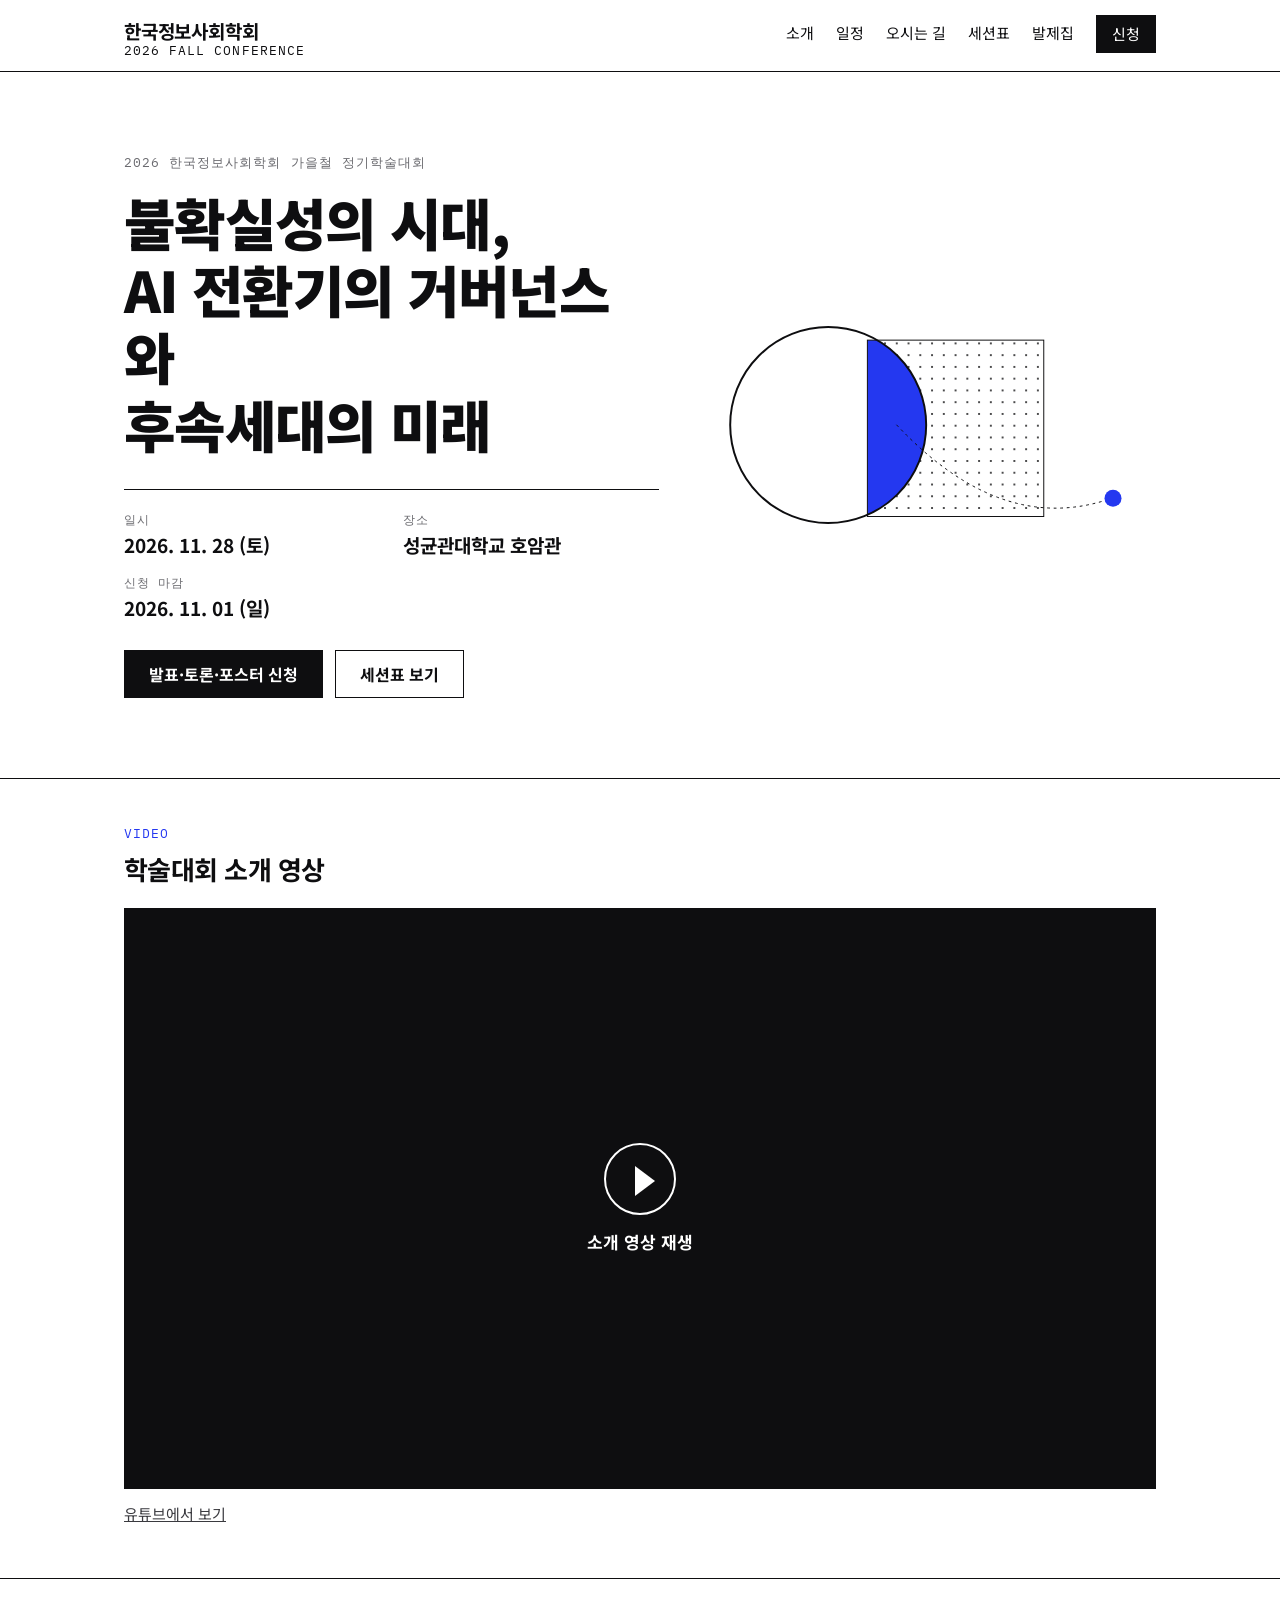
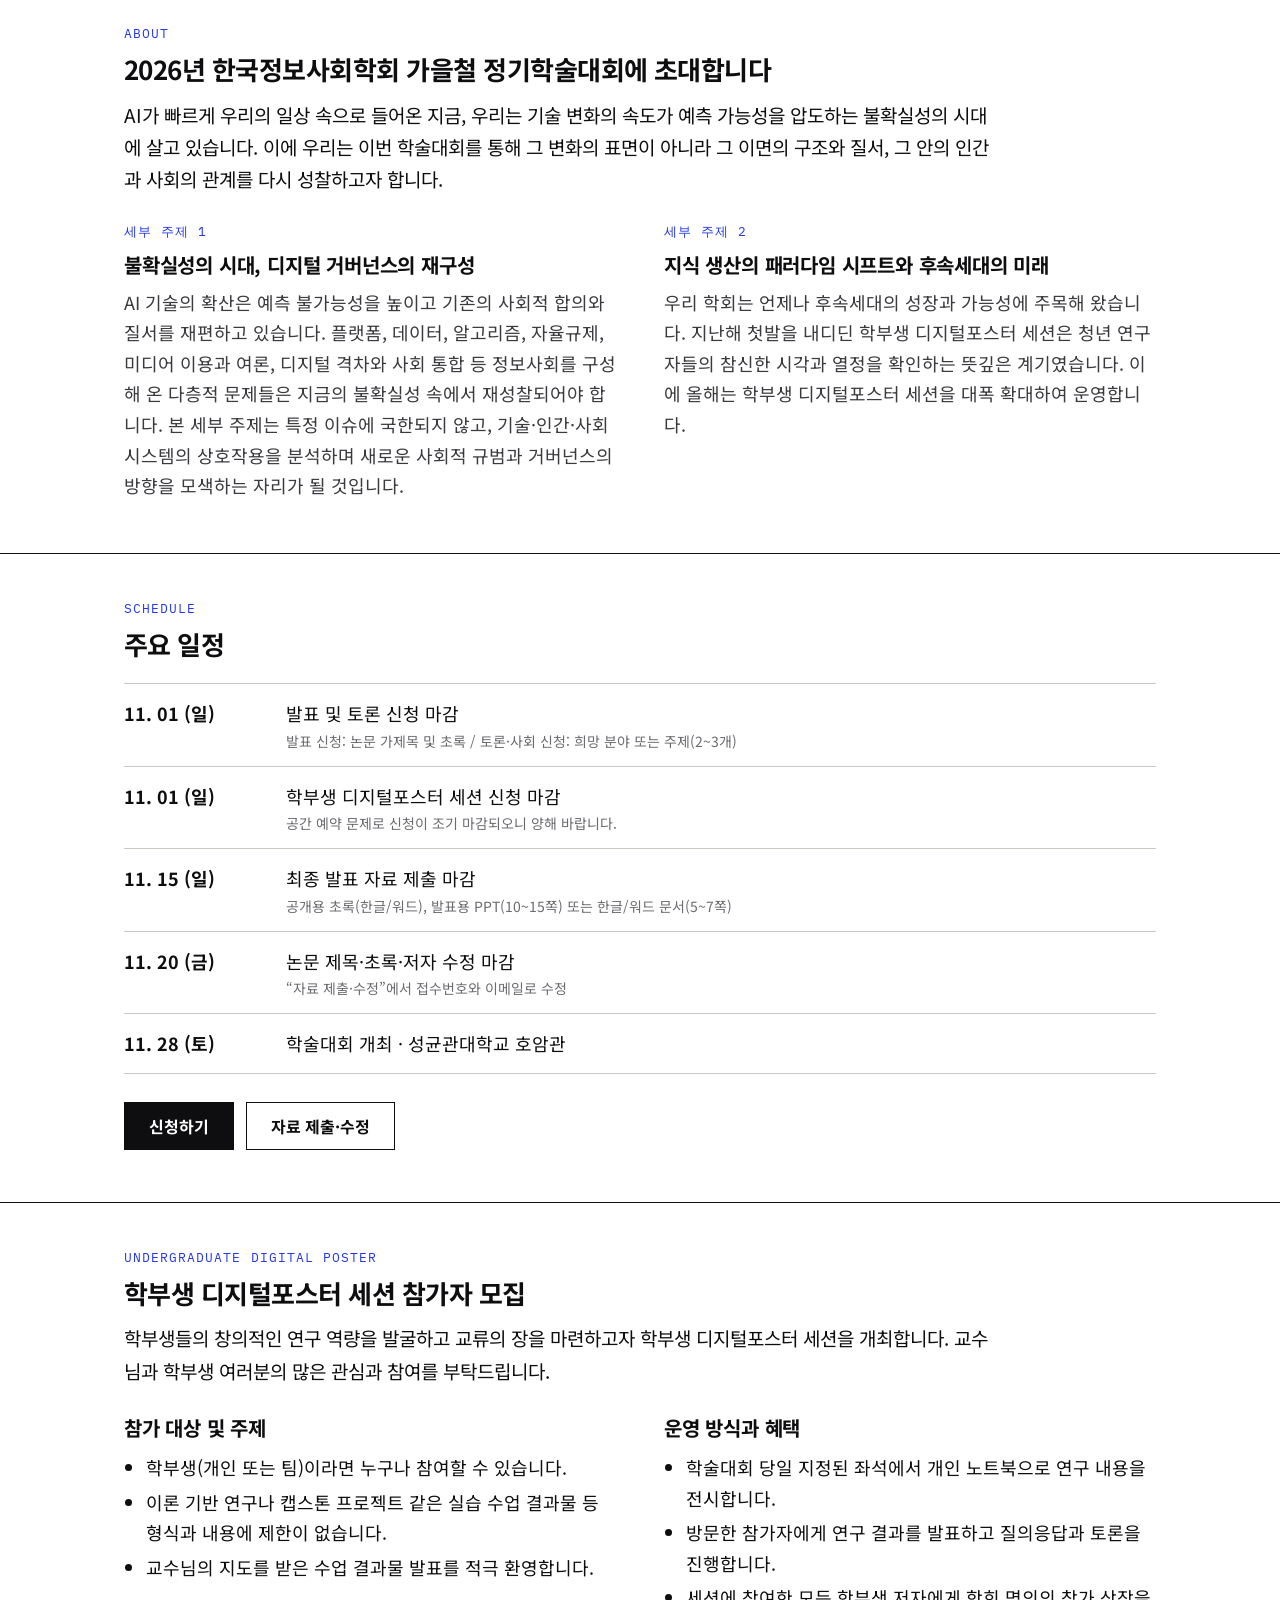
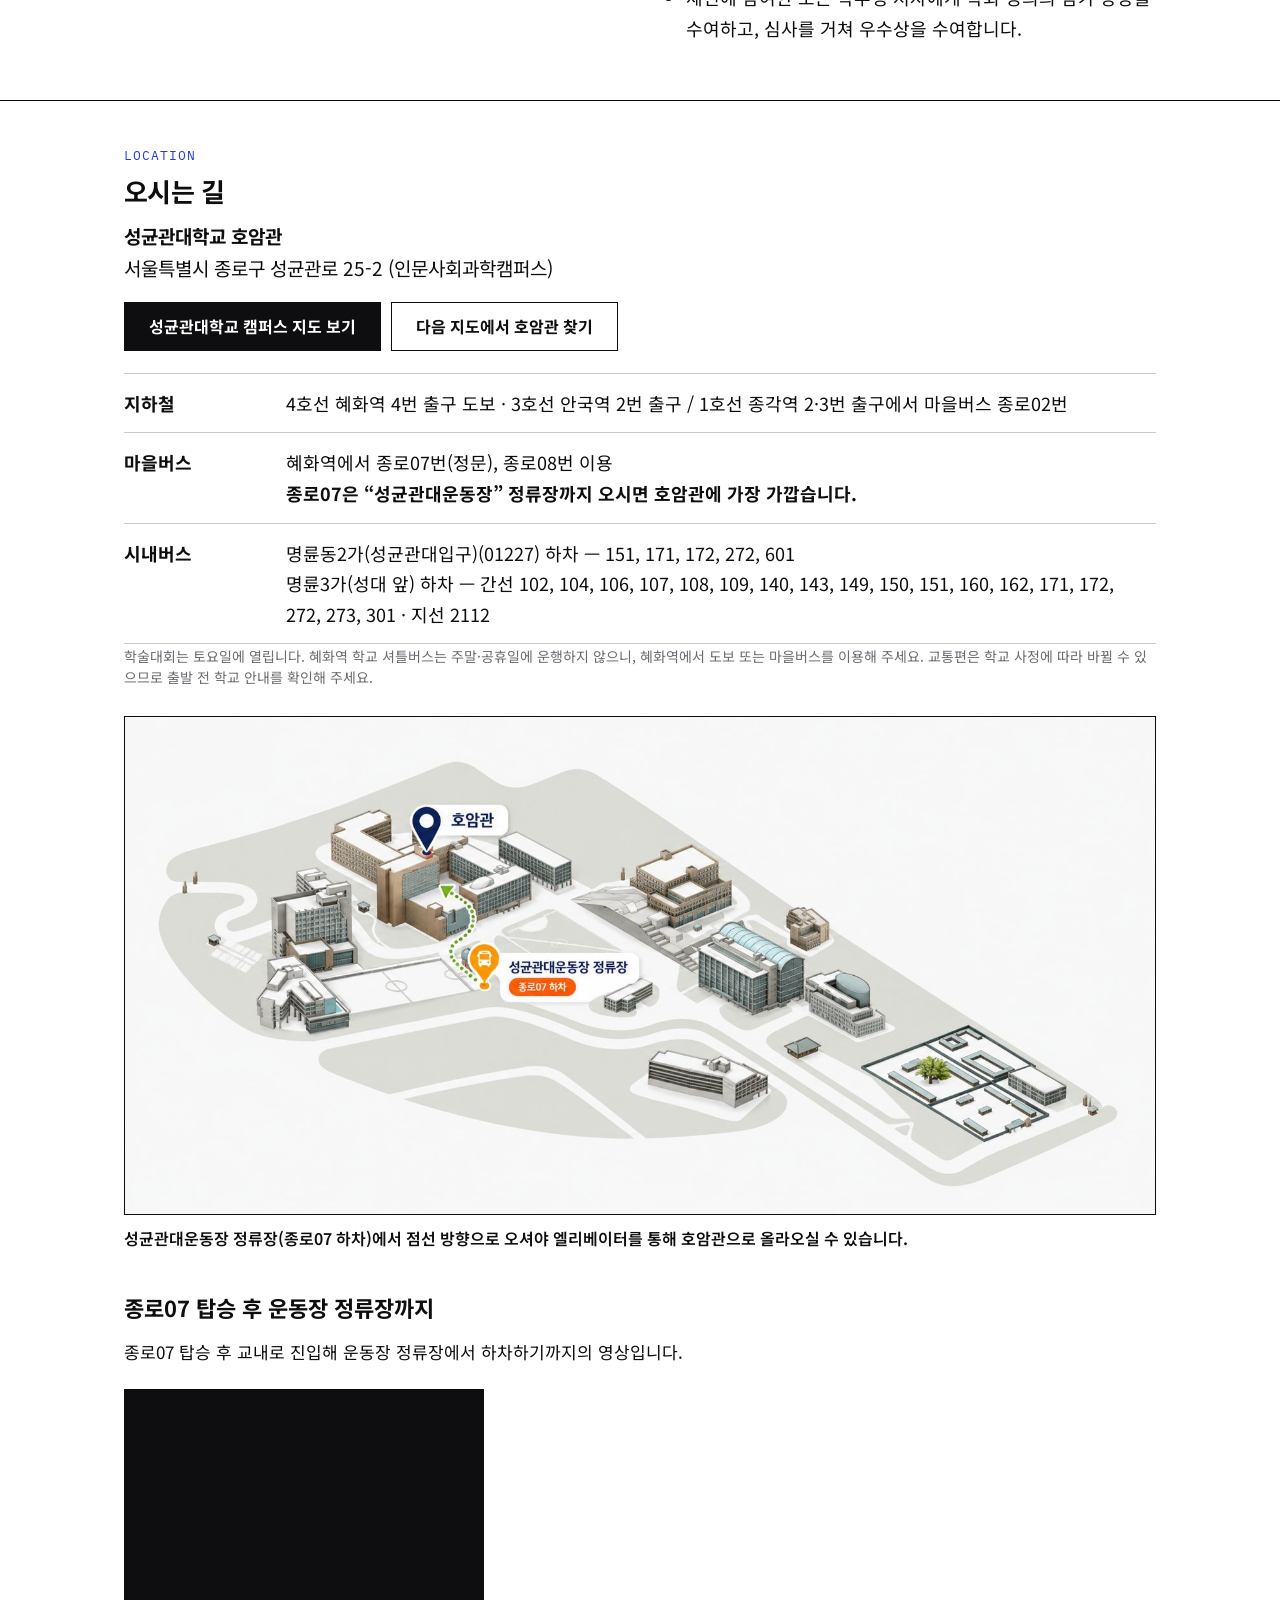
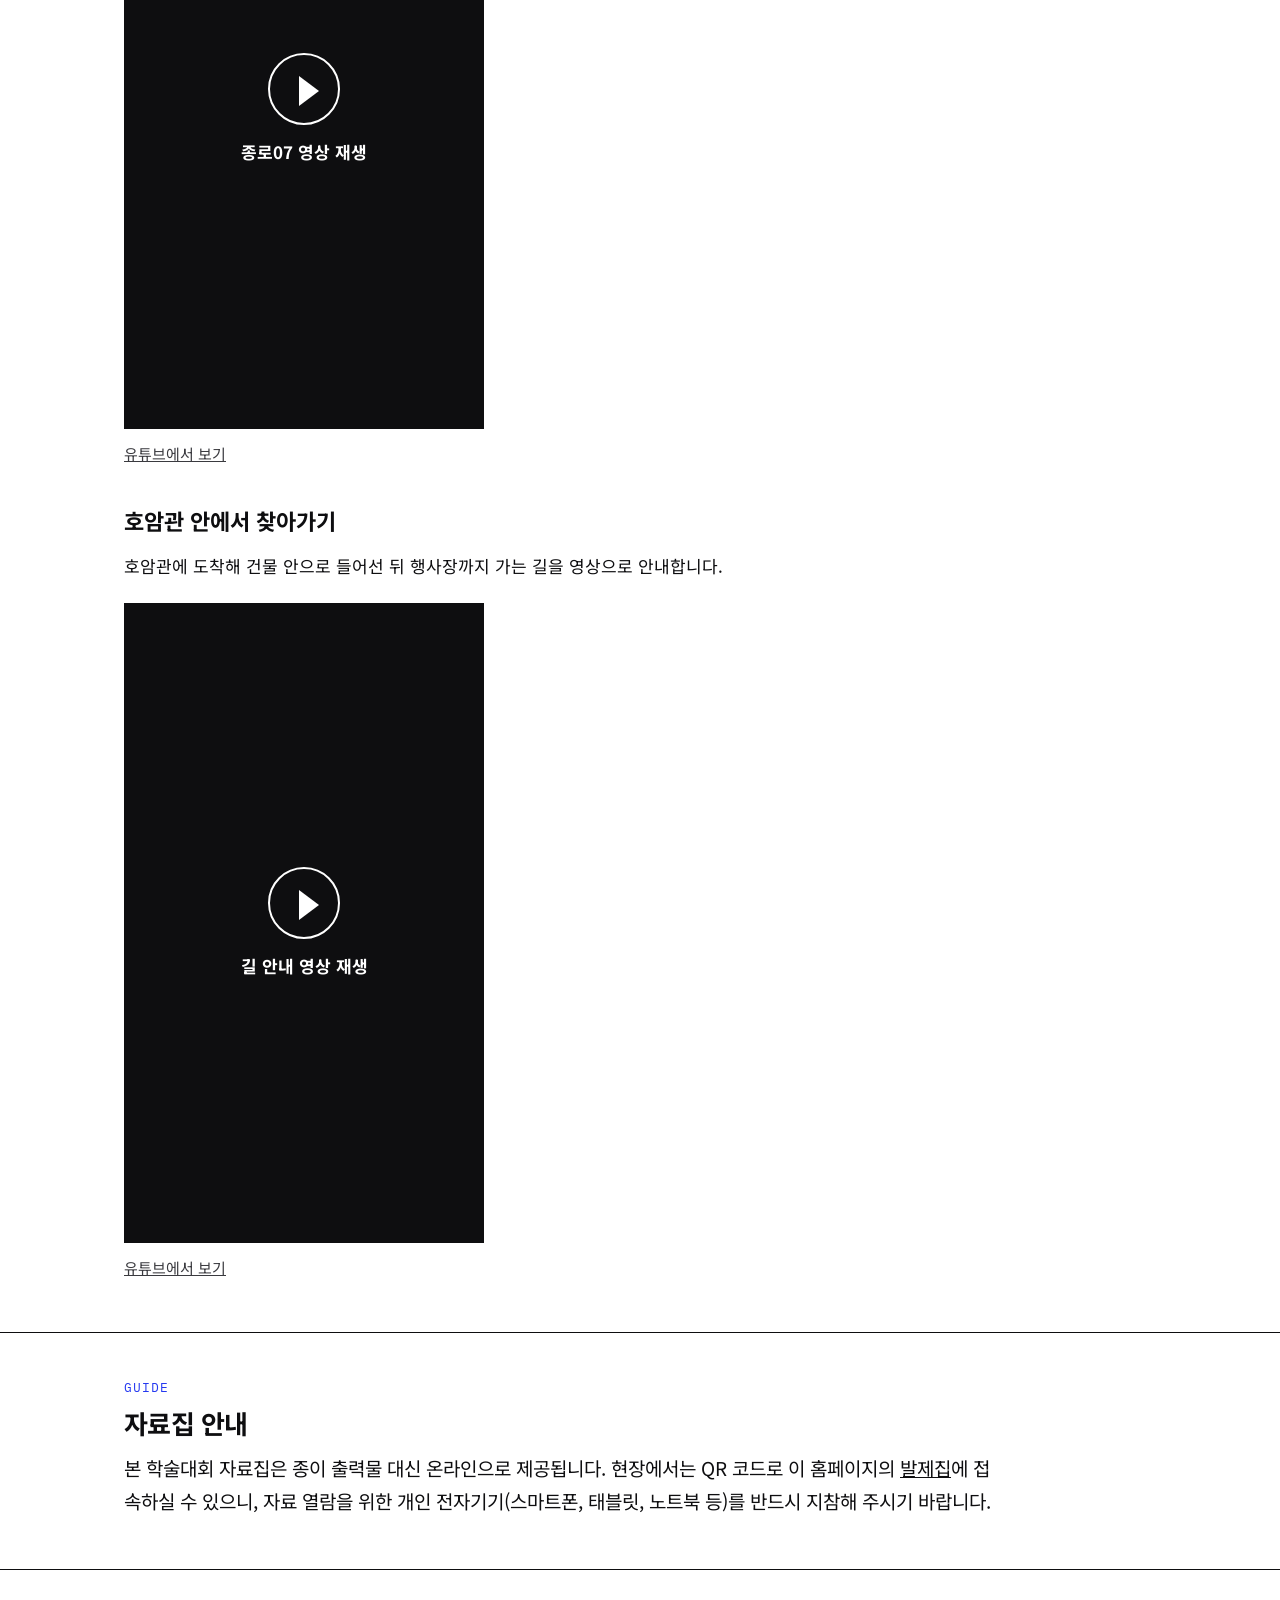
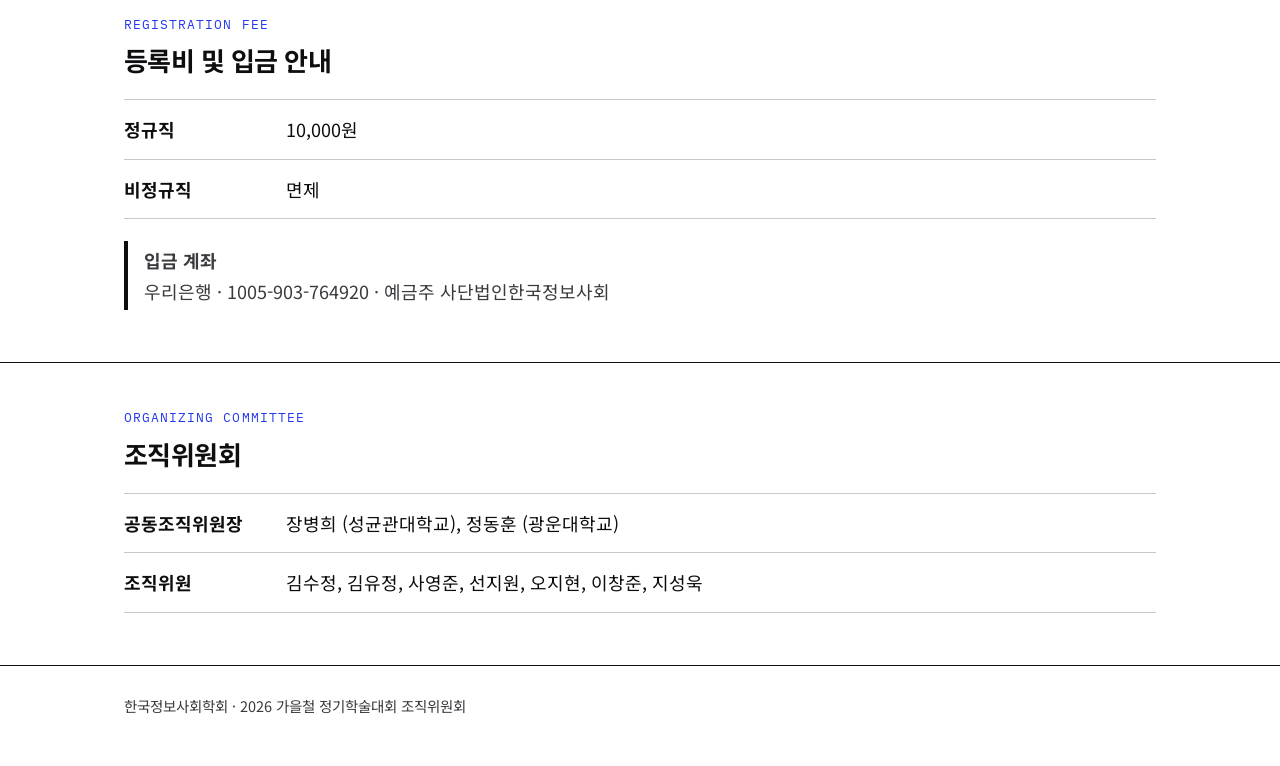
==== commit 98179f92: "프로그램 페이지 폐지: 메뉴에서 제거하고 세션표로 이동 안내, 세션표 하단 버튼을 발제집으로 연결 Co-Authored-By: Claude Sonnet 5.5 <noreply@an" ====
--- a/index.html
+++ b/index.html
@@ -20,7 +20,6 @@
       <a href="index.html#schedule">일정</a>
       <a href="index.html#venue">오시는 길</a>
       <a href="sessions.html">세션표</a>
-      <a href="program.html">프로그램</a>
       <a href="proceedings.html">발제집</a>
       <a class="cta" href="apply.html">신청</a>
     </nav>
@@ -39,7 +38,7 @@
       </dl>
       <div class="actions">
         <a class="btn" href="apply.html">발표·토론·포스터 신청</a>
-        <a class="btn ghost" href="program.html">프로그램 보기</a>
+        <a class="btn ghost" href="sessions.html">세션표 보기</a>
       </div>
     </div>
     <svg viewBox="0 0 712 340" role="img" aria-labelledby="gt" xmlns="http://www.w3.org/2000/svg">
